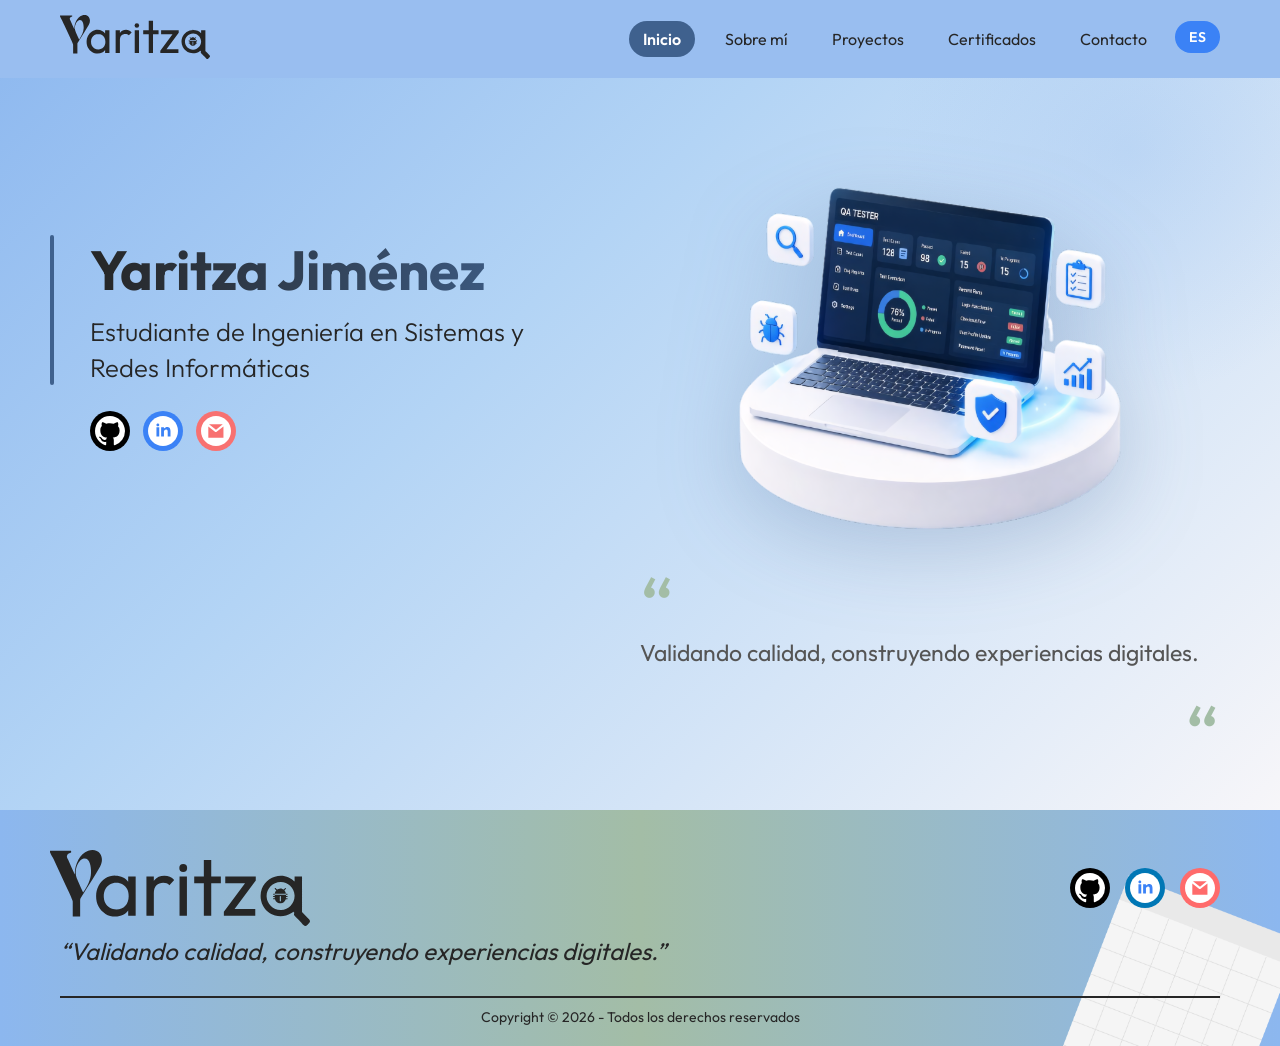
==== index.html @ 04b4f2f9 "Cambios portafolio, tercera entrega" ====
<!doctype html>
<html lang="es">
  <head>
    <meta charset="UTF-8" />
    <meta name="viewport" content="width=device-width, initial-scale=1.0" />

    <title>Portafolio | Yaritza Jiménez</title>
    <link
      rel="website icon"
      href="imagenes/logo/logo-icon-verde.svg"
      type="image/png"
    />

    <link rel="stylesheet" href="css/navbar.css" />
    <link rel="stylesheet" href="css/inicio-port.css" />
    <link rel="stylesheet" href="css/acercami-port.css" />
    <link rel="stylesheet" href="css/acerca-btnCV.css" />
    <link rel="stylesheet" href="css/proyectos.css" />
    <link rel="stylesheet" href="css/certificados.css" />
    <link rel="stylesheet" href="css/contacto-form.css" />

    <link rel="stylesheet" href="css/footer.css" />

    <link
      href="https://fonts.googleapis.com/css2?family=Outfit:wght@300;400;500;600;700&display=swap"
      rel="stylesheet"
    />
  </head>

  <body>
    <header class="navegacion">
      <div class="logo">
        <img src="imagenes/logo/logo-yari-negro.svg" alt="Logo Yaritza" />
      </div>

      <div class="nav-right">
        <nav>
          <a href="#inicio" class="active" data-es="Inicio" data-en="Home"
            >Inicio</a
          >
          <a href="#sobremi" data-es="Sobre mí" data-en="About me">Sobre mí</a>
          <a href="#proyectos" data-es="Proyectos" data-en="Projects"
            >Proyectos</a
          >
          <a href="#certificados" data-es="Certificados" data-en="Certificates"
            >Certificados</a
          >
          <a href="#contacto" data-es="Contacto" data-en="Contact">Contacto</a>
          <!-- ✅ Corregido -->
        </nav>
        <a class="idioma" id="btnIdioma">ES</a>
      </div>

      <button class="hamburguesa" id="btnHamburguesa" aria-label="Abrir menú">
        <span></span>
        <span></span>
        <span></span>
      </button>
    </header>

    <nav class="nav-movil" id="navMovil">
      <a href="#inicio" class="active" data-es="Inicio" data-en="Home"
        >Inicio</a
      >
      <a href="#sobremi" data-es="Sobre mí" data-en="About me">Sobre mí</a>
      <a href="#proyectos" data-es="Proyectos" data-en="Projects">Proyectos</a>
      <a href="#certificados" data-es="Certificados" data-en="Certificates"
        >Certificados</a
      >
      <a href="#contacto" data-es="Contacto" data-en="Contact">Contacto</a>
      <!-- ✅ Corregido -->
      <hr class="nav-movil-hr" />
      <button class="idioma idioma-movil" id="btnIdiomaMovil">ES</button>
    </nav>

    <!-- HERO -->
    <section id="inicio" class="pagina inicio">
      <div class="inicio_contenido">
        <div class="linea"></div>

        <h1 class="nombre">Yaritza Jiménez</h1>

        <h2
          class="profesion"
          data-es="Estudiante de Ingeniería en Sistemas y Redes Informáticas"
          data-en="Computer Systems and Networks Engineering Student"
        >
          Estudiante de Ingeniería en Sistemas y Redes Informáticas
        </h2>

        <div class="redes">
          <!-- github -->
          <a
            href="https://github.com/YaritzaEscobar"
            class="btn-github social-icon"
          >
            <svg
              width="30px"
              height="30px"
              viewBox="0 0 16 16"
              xmlns="http://www.w3.org/2000/svg"
            >
              <path
                fill-rule="evenodd"
                clip-rule="evenodd"
                d="M7.976 0A7.977 7.977 0 000 7.976c0 3.522 2.3 6.507 5.431 7.584.392.049.538-.196.538-.392v-1.37c-2.201.49-2.69-1.076-2.69-1.076-.343-.93-.881-1.175-.881-1.175-.734-.489.048-.489.048-.489.783.049 1.224.832 1.224.832.734 1.223 1.859.88 2.3.685.048-.538.293-.88.489-1.076-1.762-.196-3.621-.881-3.621-3.964 0-.88.293-1.566.832-2.153-.05-.147-.343-.978.098-2.055 0 0 .685-.196 2.201.832.636-.196 1.322-.245 2.007-.245s1.37.098 2.006.245c1.517-1.027 2.202-.832 2.202-.832.44 1.077.146 1.908.097 2.104a3.16 3.16 0 01.832 2.153c0 3.083-1.86 3.719-3.62 3.915.293.244.538.733.538 1.467v2.202c0 .196.146.44.538.392A7.984 7.984 0 0016 7.976C15.951 3.572 12.38 0 7.976 0z"
                fill="#fff"
              />
            </svg>
          </a>

          <!-- linkedin -->
          <a
            href="https://www.linkedin.com/in/yaritza-jiménez-643117319"
            class="btn-linkedin social-icon"
          >
            <svg
              width="30px"
              height="30px"
              version="1.1"
              id="Layer_1"
              xmlns="http://www.w3.org/2000/svg"
              xmlns:xlink="http://www.w3.org/1999/xlink"
              x="0px"
              y="0px"
              viewBox="0 0 291.319 291.319"
              style="enable-background: new 0 0 291.319 291.319"
              xml:space="preserve"
            >
              <g>
                <path
                  style="fill: #fff"
                  d="M145.659,0c80.45,0,145.66,65.219,145.66,145.66s-65.21,145.659-145.66,145.659S0,226.1,0,145.66
                        S65.21,0,145.659,0z"
                />
                <path
                  style="fill: #3b82f6"
                  d="M82.079,200.136h27.275v-90.91H82.079V200.136z M188.338,106.077
                        c-13.237,0-25.081,4.834-33.483,15.504v-12.654H127.48v91.21h27.375v-49.324c0-10.424,9.55-20.593,21.512-20.593
                        s14.912,10.169,14.912,20.338v49.57h27.275v-51.6C218.553,112.686,201.584,106.077,188.338,106.077z M95.589,100.141
                        c7.538,0,13.656-6.118,13.656-13.656S103.127,72.83,95.589,72.83s-13.656,6.118-13.656,13.656S88.051,100.141,95.589,100.141z"
                />
              </g>
            </svg>
          </a>

          <!-- gmail -->
          <a
            href="https://mail.google.com/mail/?view=cm&fs=1&to=jyaritzaescobar@gmail.com"
            class="btn-gmail social-icon"
          >
            <svg
              width="30px"
              height="30px"
              version="1.1"
              id="Capa_1"
              xmlns="http://www.w3.org/2000/svg"
              xmlns:xlink="http://www.w3.org/1999/xlink"
              x="0px"
              y="0px"
              viewBox="0 0 216 216"
              style="enable-background: new 0 0 216 216"
              xml:space="preserve"
            >
              <path
                d="M108,0C48.353,0,0,48.353,0,108s48.353,108,108,108s108-48.353,108-108S167.647,0,108,0z M156.657,60L107.96,98.498
                    L57.679,60H156.657z M161.667,156h-109V76.259l50.244,38.11c1.347,1.03,3.34,1.545,4.947,1.545c1.645,0,3.073-0.54,4.435-1.616
                    l49.374-39.276V156z"
                fill="#fff"
              />
            </svg>
          </a>
        </div>
      </div>

      <div class="inicio_ilustracion">
        <div class="img-wrapper" id="imgWrapper">
          <img src="imagenes/img-inicioqa.png" alt="Ilustración" />
        </div>
      </div>

      <div class="frase">
        <span class="comilla">“</span>
        <span
          data-es="Validando calidad, construyendo experiencias digitales."
          data-en="Validating quality, building digital experiences."
        >
        </span>
        <span class="comilla-u">”</span>
      </div>
    </section>

    <!-- SOBRE MI -->
    <section id="sobremi" class="pagina sobremi">
      <div class="sobremi_texto">
        <h2
          data-es='Sobre <span style="color: #3F618E;">mí</span>'
          data-en='About <span style="color: #3F618E;">me</span>'
        ></h2>

        <div class="linea_verde"></div>

        <p
          data-es="Soy Yaritza Marcela Jiménez Escobar, estudiante de Ingeniería en Sistemas y Redes Informáticas, con interés en las áreas de QA y Frontend. Me motiva formar parte del proceso de desarrollo de software desde la calidad y la experiencia del usuario, asegurando que cada funcionalidad cumpla con los requisitos y se ejecute correctamente.<br><br>Disfruto analizar sistemas, identificar oportunidades de mejora y trabajar en interfaces claras y bien estructuradas. Me caracterizo por mi pensamiento crítico, atención al detalle y compromiso con el aprendizaje continuo en el ámbito tecnológico."
          data-en="I am Yaritza Marcela Jiménez Escobar, a Computer Systems and Networks Engineering student, with an interest in QA and Frontend. I am motivated to be part of the software development process focusing on quality and user experience, ensuring that each feature meets requirements and works correctly.<br><br>I enjoy analyzing systems, identifying opportunities for improvement, and working on clear and well-structured interfaces. I am characterized by my critical thinking, attention to detail, and commitment to continuous learning in the tech field."
        ></p>
      </div>

      <div class="sobremi_visual">
        <div class="titulo_rol">QA Tester &</div>

        <div class="sub_rol">FrontEnd</div>

        <div class="img-botoncv">
          <div class="imagenes_superpuestas">
            <div class="foto_principal">
              <img
                src="imagenes/img-yari-profesional-.png"
                alt="Foto profesional de Yaritza"
              />
            </div>
            <div class="imagen_secundaria">
              <img src="imagenes/img-foto-decoracion-.png" alt="Decoración" />
            </div>
          </div>

          <!-- BOTON DE DESCARGA CV ES/EN -->
          <a id="btnCV" download class="btnDescargarCV">
            <div class="scan"></div>
            <span class="qa-badge">QA</span>

            <!-- ícono descarga (el original) -->
            <svg
              xmlns="http://www.w3.org/2000/svg"
              viewBox="0 0 24 24"
              width="22"
              height="22"
              class="ico-dl"
            >
              <path fill="none" d="M0 0h24v24H0z" />
              <path
                fill="currentColor"
                d="M1 14.5a6.496 6.496 0 0 1 3.064-5.519 8.001 8.001 0 0 1 15.872 0 6.5 6.5 0 0 1-2.936 12L7 21c-3.356-.274-6-3.078-6-6.5zm15.848 4.487a4.5 4.5 0 0 0 2.03-8.309l-.807-.503-.12-.942a6.001 6.001 0 0 0-11.903 0l-.12.942-.805.503a4.5 4.5 0 0 0 2.029 8.309l.173.013h9.35l.173-.013zM13 12h3l-4 5-4-5h3V8h2v4z"
              />
            </svg>

            <!-- tick de confirmación (oculto por defecto) -->
            <svg
              class="tick"
              xmlns="http://www.w3.org/2000/svg"
              viewBox="0 0 24 24"
              width="22"
              height="22"
              style="display: none; flex-shrink: 0"
            >
              <path fill="none" d="M0 0h24v24H0z" />
              <path
                fill="currentColor"
                d="M10 15.172l9.192-9.193 1.415 1.414L10 18l-6.364-6.364 1.414-1.414z"
              />
            </svg>

            <span data-es="Descargar CV" data-en="Download CV"
              >Descargar CV</span
            >
          </a>
        </div>
      </div>

      <!-- HABILIDADES TÉCNICAS -->
      <div class="habilidades_tecnicas">
        <h3
          class="titulo-habilidadestec"
          data-es="Habilidades Técnicas"
          data-en="Technical Skills"
        >
          Habilidades Técnicas
        </h3>

        <div class="habilidades">
          <div class="habilidad_item">
            <img src="imagenes/azure-devops.svg" alt="Azure DevOps" />
            <p>Azure DevOps</p>
          </div>

          <div class="habilidad_item">
            <img src="imagenes/html.svg" alt="HTML" />
            <p>HTML</p>
          </div>

          <div class="habilidad_item">
            <img src="imagenes/css.svg" alt="CSS" />
            <p>CSS</p>
          </div>

          <div class="habilidad_item">
            <img src="imagenes/figma.svg" alt="Figma" />
            <p>Figma</p>
          </div>

          <div class="habilidad_item">
            <img src="imagenes/javascript.svg" alt="JavaScript" />
            <p>JavaScript</p>
          </div>
        </div>
      </div>

      <!-- HERRAMIENTAS DE GESTION DE PROYECTOS -->
      <div class="seccion_gestion_proyectos">
        <h3
          class="titulo-habilidadestec"
          data-es="Herramientas de gestión de proyectos"
          data-en="Project Management Tools"
        >
          Herramientas de gestión de proyectos
        </h3>

        <div class="contenedor-habilidades-listas">
          <!-- CARD QA -->
          <div class="habilidad-box">
            <div class="card-header qa-header">
              <div class="card-icon">
                <svg
                  width="24"
                  height="24"
                  viewBox="0 0 24 24"
                  fill="none"
                  stroke="currentColor"
                  stroke-width="2"
                  stroke-linecap="round"
                  stroke-linejoin="round"
                >
                  <path d="M9 11l3 3L22 4" />
                  <path
                    d="M21 12v7a2 2 0 01-2 2H5a2 2 0 01-2-2V5a2 2 0 012-2h11"
                  />
                </svg>
              </div>
              <div class="card-title-block">
                <div class="card-role">Especialidad</div>
                <div class="card-title" data-es="Rol QA" data-en="QA Role">
                  Rol QA
                </div>
              </div>
            </div>
            <div class="badge-row">
              <span class="badge badge-qa">Testing</span>
              <span class="badge badge-qa">Azure DevOps</span>
              <span class="badge badge-qa">Bug Reporting</span>
            </div>
            <div class="card-body">
              <ul>
                <li>
                  <span class="li-icon qa">✔</span
                  ><span
                    data-es="Pruebas básicas de software (QA)"
                    data-en="Basic software testing (QA)"
                    >Pruebas básicas de software (QA)</span
                  >
                </li>
                <li>
                  <span class="li-icon qa">✔</span
                  ><span
                    data-es="Validación de funcionalidades según criterios de aceptación"
                    data-en="Validation of functionalities according to acceptance criteria"
                  ></span>
                </li>
                <li>
                  <span class="li-icon qa">✔</span
                  ><span
                    data-es="Participación en pruebas dentro de ciclos ágiles (sprints)"
                    data-en="Participation in testing within agile cycles (sprints)"
                  ></span>
                </li>
                <li>
                  <span class="li-icon qa">✔</span
                  ><span
                    data-es="Reporte y seguimiento de bugs en Azure DevOps"
                    data-en="Bug reporting and tracking in Azure DevOps"
                    >Conocimientos básicos de redes y direccionamiento IP</span
                  >
                </li>
                <li>
                  <span class="li-icon qa">✔</span
                  ><span
                    data-es="Documentación de proyectos tecnológicos"
                    data-en="Documentation of technological projects"
                    >Identificación y reporte de errores</span
                  >
                </li>
              </ul>
            </div>
            <div class="card-footer">
              <span>Nivel actual</span>
              <div class="skill-dots">
                <div class="dot filled-qa"></div>
                <div class="dot filled-qa"></div>
                <div class="dot filled-qa"></div>
                <div class="dot empty"></div>
                <div class="dot empty"></div>
              </div>
            </div>
          </div>

          <!-- CARD FRONTEND -->
          <div class="habilidad-box">
            <div class="card-header fe-header">
              <div class="card-icon">
                <svg
                  width="24"
                  height="24"
                  viewBox="0 0 24 24"
                  fill="none"
                  stroke="currentColor"
                  stroke-width="2"
                  stroke-linecap="round"
                  stroke-linejoin="round"
                >
                  <polyline points="16 18 22 12 16 6" />
                  <polyline points="8 6 2 12 8 18" />
                </svg>
              </div>
              <div class="card-title-block">
                <div class="card-role">Especialidad</div>
                <div
                  class="card-title"
                  data-es="Rol FrontEnd"
                  data-en="FrontEnd Role"
                >
                  Rol FrontEnd
                </div>
              </div>
            </div>
            <div class="badge-row">
              <span class="badge badge-fe">Comunicación</span>
              <span class="badge badge-fe">Teamwork</span>
              <span class="badge badge-fe">Web Interfaces</span>
            </div>
            <div class="card-body">
              <ul>
                <li>
                  <span class="li-icon fe">✔</span
                  ><span
                    data-es="Interpretación de diseños en Figma para su implementación en interfaces web"
                    data-en="Interpretation of designs in Figma for their implementation in web interfaces"
                    >Responsabilidad en tareas asignadas</span
                  >
                </li>
                <li>
                  <span class="li-icon fe">✔</span
                  ><span
                    data-es="Desarrollo de interfaces usando HTML, CSS, JavaScript"
                    data-en="Development of interfaces using HTML, CSS, JavaScript"
                    >Organización y gestión del tiempo</span
                  >
                </li>
                <li>
                  <span class="li-icon fe">✔</span
                  ><span
                    data-es="Colaboración con backend mediante control de versiones y gestión de código"
                    data-en="Collaboration with backend through version control and code management"
                    >Comunicación efectiva</span
                  >
                </li>

                <li>
                  <span class="li-icon fe">✔</span
                  ><span
                    data-es="Uso de ramas, commits y pull requests para mantener calidad y orden en el desarrollo"
                    data-en="Use of branches, commits, and pull requests to maintain quality and order in development"
                    >Adaptabilidad y apertura al aprendizaje</span
                  >
                </li>
              </ul>
            </div>
            <div class="card-footer">
              <span>Nivel actual</span>
              <div class="skill-dots">
                <div class="dot filled-fe"></div>
                <div class="dot filled-fe"></div>
                <div class="dot filled-fe"></div>
                <div class="dot filled-fe"></div>
                <div class="dot empty"></div>
              </div>
            </div>
          </div>
        </div>
      </div>
    </section>

    <!--PROYECTOS -->
    <section id="proyectos" class="pagina proyectos">
      <div class="sobremi_texto">
        <h2
          data-es='Proyectos <span style="color: #3F618E;">educativos</span>'
          data-en='Educational <span style="color: #3F618E;">projects</span>'
        ></h2>
        <div class="linea_verde"></div>
      </div>

      <div class="proyectos_grid">
        <a
          href="proyectos/veganimo/veganimo.html"
          onclick="guardarSeccion('proyectos')"
          class="card_proyecto"
        >
          <div class="card_imagen">
            <img src="proyectos/veganimo/img-veganimo.png" alt="Vegánimo" />
          </div>
          <div class="card_info">
            <h3>Vegánimo</h3>
            <p>QA, FrontEnd</p>
          </div>
        </a>

        <a
          href="proyectos/consolexpress/consolexpress.html"
          onclick="guardarSeccion('proyectos')"
          class="card_proyecto"
        >
          <div class="card_imagen">
            <img
              src="proyectos/consolexpress/img-consolex.png"
              alt="ConsoleXpress"
            />
          </div>
          <div class="card_info">
            <h3>ConsoleXpress</h3>
            <p>FrontEnd</p>
          </div>
        </a>

        <a
          href="proyectos/contabilidad/contabilidad.html"
          onclick="guardarSeccion('proyectos')"
          class="card_proyecto"
        >
          <div class="card_imagen">
            <img
              src="proyectos/contabilidad/img-calculadora.jpeg"
              alt="Contabilidad"
            />
          </div>
          <div class="card_info">
            <h3 data-es="Contabilidad" data-en="Contabilidad">Contabilidad</h3>
            <p>Full Stack</p>
          </div>
        </a>
      </div>
    </section>

    <!--CERTIFICADOS -->
    <section id="certificados" class="pagina certificados">
      <div class="sobremi_texto">
        <h2 data-es="Certificados " data-en="Certificates "></h2>
        <div class="linea_verde"></div>
      </div>
      <div class="certificados__header">
        <p
          data-es="Formación continua en calidad de software, testing manual,
          automatización y tecnologías web."
          data-en="Ongoing training in software quality, manual testing, automation, and web technologies."
        ></p>
      </div>

      <div class="certificados__grid">
        <!--certificado 1 -->

        <article class="cert-card">
          <div class="cert-card__img">
            <iframe
              src="certificados/CCNA-introducción-a-las-redes.pdf#toolbar=0"
              loading="lazy"
            >
            </iframe>
          </div>

          <div class="cert-card__content">
            <span
              class="cert-tag"
              data-es="CCNA - Redes"
              data-en="CCNA - Networks"
            ></span>
            <h3
              data-es="Introducción a las redes"
              data-en="Introduction to networks"
            ></h3>

            <div class="cert-info">
              <span data-es="✓ Verificado" data-en="✓ Verified"></span>
              <span>2025</span>
            </div>
          </div>
        </article>

        <!--certificado 2 -->
        <article class="cert-card">
          <div class="cert-card__img">
            <iframe
              src="certificados/CCNA-Fundamentos-de-Conmutación-Enrutamiento-Redes.pdf#toolbar=0"
              loading="lazy"
            >
            </iframe>
          </div>

          <div class="cert-card__content">
            <span
              class="cert-tag"
              data-es="CCNA - Redes"
              data-en="CCNA - Networks"
            ></span>
            <h3
              data-es="Fundamentos de Commutación, Enrutamiento y Redes Inalámbricas"
              data-en="Fundamentals of Switching, Routing and Wireless Networks"
            ></h3>

            <div class="cert-info">
              <span data-es="✓ Verificado" data-en="✓ Verified"></span>
              <span>2025</span>
            </div>
          </div>
        </article>

        <!--certificado 3 -->
        <article class="cert-card">
          <div class="cert-card__img">
            <iframe
              src="certificados/diploma-fundamentos-pruebas-sw.pdf#toolbar=0"
              loading="lazy"
            >
            </iframe>
          </div>

          <div class="cert-card__content">
            <span class="cert-tag">Platzi - QA Tester</span>
            <h3
              data-es="Fundamentos de pruebas de software"
              data-en="Software testing fundamentals"
            ></h3>

            <div class="cert-info">
              <span data-es="✓ Verificado" data-en="✓ Verified"></span>
              <span>2026</span>
            </div>
          </div>
        </article>

        <!--certificado 4 -->
        <article class="cert-card">
          <div class="cert-card__img">
            <iframe
              src="certificados/diploma-html-practico.pdf#toolbar=0"
              loading="lazy"
            >
            </iframe>
          </div>

          <div class="cert-card__content">
            <span class="cert-tag">Platzi - FrontEnd</span>
            <h3
              data-es="Curso práctico HTML y CSS"
              data-en="Practical HTML and CSS course"
            ></h3>

            <div class="cert-info">
              <span data-es="✓ Verificado" data-en="✓ Verified"></span>
              <span>2025</span>
            </div>
          </div>
        </article>

        <!--certificado 5 -->
        <article class="cert-card">
          <div class="cert-card__img">
            <iframe
              src="certificados/diploma-tercer-lugar-automatizacion-y-robotica-progra3.pdf.pdf#toolbar=0"
              loading="lazy"
            >
            </iframe>
          </div>

          <div class="cert-card__content">
            <span
              class="cert-tag"
              data-es="Universidad Gerardo Barrios"
              data-en="Gerardo Barrios University"
            ></span>
            <h3
              data-es="Tercer Lugar Programación III"
              data-en="Third Place Programming III"
            ></h3>

            <div class="cert-info">
              <span data-es="✓ Verificado" data-en="✓ Verified"
                >✓ Verificado</span
              >
              <span>2024</span>
            </div>
          </div>
        </article>

        <!--certificado 6 -->
        <article class="cert-card">
          <div class="cert-card__img">
            <iframe
              src="certificados/FLISOL-diploma.pdf#toolbar=0"
              loading="lazy"
            >
            </iframe>
          </div>

          <div class="cert-card__content">
            <span
              class="cert-tag"
              data-es="Universidad Gerardo Barrios - FLISOL"
              data-en="Gerardo Barrios University - FLISOL"
            ></span>
            <h3 data-es="Staff Organizador" data-en="Staff Organizer">
              Nombre del Certificado
            </h3>

            <div class="cert-info">
              <span data-es="✓ Verificado" data-en="✓ Verified"
                >✓ Verificado</span
              >
              <span>2026</span>
            </div>
          </div>
        </article>
      </div>
    </section>

    <!--CONTACTO -->
    <section id="contacto" class="pagina contacto">
      <div class="contacto-inner">
        <div class="contacto-info">
          <h2
            class="contacto-titulo"
            data-es='Hablemos <span style="color:#3F618E;">juntos</span>'
            data-en='Let&#39;s talk <span style="color:#3F618E;">together</span>'
          >
            Hablemos <span>juntos</span>
          </h2>
          <div class="contacto-linea"></div>
          <p
            class="contacto-desc"
            data-es="¿Tienes un proyecto, consulta o propuesta? Escríbeme y te responderé a la brevedad posible."
            data-en="Have a project, question or proposal? Write to me and I'll reply as soon as possible."
          >
            ¿Tienes un proyecto, consulta o propuesta? Escríbeme y te responderé
            a la brevedad posible.
          </p>
          <div class="contacto-datos">
            <div class="dato-item">
              <div class="dato-icon">
                <svg
                  viewBox="0 0 24 24"
                  fill="none"
                  stroke-width="1.8"
                  stroke-linecap="round"
                  stroke-linejoin="round"
                >
                  <path
                    d="M4 4h16c1.1 0 2 .9 2 2v12c0 1.1-.9 2-2 2H4c-1.1 0-2-.9-2-2V6c0-1.1.9-2 2-2z"
                  />
                  <polyline points="22,6 12,13 2,6" />
                </svg>
              </div>
              <a href="mailto:jyaritzaescobar@gmail.com"
                >jyaritzaescobar@gmail.com</a
              >
            </div>
            <div class="dato-item">
              <div class="dato-icon">
                <svg
                  viewBox="0 0 24 24"
                  fill="none"
                  stroke-width="1.8"
                  stroke-linecap="round"
                  stroke-linejoin="round"
                >
                  <path d="M21 10c0 7-9 13-9 13s-9-6-9-13a9 9 0 0118 0z" />
                  <circle cx="12" cy="10" r="3" />
                </svg>
              </div>
              <span data-es="El Salvador" data-en="El Salvador"
                >El Salvador</span
              >
            </div>
            <div class="dato-item">
              <div class="dato-icon">
                <svg
                  viewBox="0 0 24 24"
                  fill="none"
                  stroke-width="1.8"
                  stroke-linecap="round"
                  stroke-linejoin="round"
                >
                  <path d="M9 11l3 3 8-8" />
                  <path
                    d="M21 12v7a2 2 0 01-2 2H5a2 2 0 01-2-2V5a2 2 0 012-2h11"
                  />
                </svg>
              </div>
              <span
                data-es="QA Tester & Frontend Developer"
                data-en="QA Tester & Frontend Developer"
                >QA Tester & Frontend Developer</span
              >
            </div>
          </div>
        </div>

        <div class="contacto-form-wrap">
          <form id="contactoForm" novalidate autocomplete="off">
            <input
              class="campo-trampa"
              type="text"
              name="_gotcha"
              tabindex="-1"
              autocomplete="off"
            />

            <div class="form-row">
              <div class="form-group">
                <label for="nombre" data-es="Nombre *" data-en="Name *"
                  >Nombre <span class="req">*</span></label
                >
                <input
                  type="text"
                  id="nombre"
                  name="nombre"
                  placeholder="Tu nombre"
                  maxlength="60"
                  autocomplete="given-name"
                />
                <span class="campo-error" id="err-nombre"
                  >Ingresa tu nombre (solo letras).</span
                >
              </div>
              <div class="form-group">
                <label for="apellido" data-es="Apellido" data-en="Last name"
                  >Apellido</label
                >
                <input
                  type="text"
                  id="apellido"
                  name="apellido"
                  placeholder="Tu apellido"
                  maxlength="60"
                  autocomplete="family-name"
                />
                <span class="campo-error" id="err-apellido"
                  >Solo se permiten letras y espacios.</span
                >
              </div>
            </div>

            <div class="form-group">
              <label
                for="email"
                data-es="Correo electrónico *"
                data-en="Email *"
                >Correo electrónico <span class="req">*</span></label
              >
              <input
                type="email"
                id="email"
                name="email"
                placeholder="correo@ejemplo.com"
                maxlength="100"
                autocomplete="email"
              />
              <span class="campo-error" id="err-email"
                >Ingresa un correo válido.</span
              >
            </div>

            <div class="form-group">
              <label for="asunto" data-es="Asunto *" data-en="Subject *"
                >Asunto <span class="req">*</span></label
              >
              <select id="asunto" name="asunto">
                <option
                  value=""
                  data-es="— Selecciona un asunto —"
                  data-en="— Select a subject —"
                >
                  — Selecciona un asunto —
                </option>
                <option
                  value="propuesta"
                  data-es="Propuesta de trabajo"
                  data-en="Job proposal"
                >
                  Propuesta de trabajo
                </option>
                <option
                  value="freelance"
                  data-es="Proyecto freelance"
                  data-en="Freelance project"
                >
                  Proyecto freelance
                </option>
                <option
                  value="colaboracion"
                  data-es="Colaboración"
                  data-en="Collaboration"
                >
                  Colaboración
                </option>
                <option
                  value="consulta"
                  data-es="Consulta general"
                  data-en="General inquiry"
                >
                  Consulta general
                </option>
                <option value="otro" data-es="Otro" data-en="Other">
                  Otro
                </option>
              </select>
              <span class="campo-error" id="err-asunto"
                >Por favor selecciona un asunto.</span
              >
            </div>

            <div class="form-group">
              <label for="mensaje" data-es="Mensaje *" data-en="Message *"
                >Mensaje <span class="req">*</span></label
              >
              <textarea
                id="mensaje"
                name="mensaje"
                placeholder="Cuéntame sobre tu proyecto o consulta..."
                maxlength="800"
              ></textarea>
              <div class="char-count"><span id="charCount">0</span> / 800</div>
              <span class="campo-error" id="err-mensaje"
                >El mensaje debe tener entre 10 y 800 caracteres.</span
              >
            </div>

            <div class="check-group">
              <input type="checkbox" id="politica" name="politica" />
              <label
                for="politica"
                data-es="He leído y acepto que mis datos serán utilizados únicamente para responder a este mensaje, sin fines comerciales ni compartidos con terceros."
                data-en="I have read and accept that my data will only be used to respond to this message, without commercial purposes or sharing with third parties."
              >
                He leído y acepto que mis datos serán utilizados únicamente para
                responder a este mensaje, sin fines comerciales ni compartidos
                con terceros.
              </label>
            </div>
            <span class="campo-error" id="err-politica"
              >Debes aceptar la política de privacidad.</span
            >

            <button type="submit" class="btn-enviar" id="btnEnviar">
              <svg
                width="18"
                height="18"
                viewBox="0 0 24 24"
                fill="none"
                stroke="currentColor"
                stroke-width="2"
                stroke-linecap="round"
                stroke-linejoin="round"
                aria-hidden="true"
              >
                <line x1="22" y1="2" x2="11" y2="13" />
                <polygon points="22 2 15 22 11 13 2 9 22 2" />
              </svg>
              <span id="btnTxt" data-es="Enviar mensaje" data-en="Send message"
                >Enviar mensaje</span
              >
            </button>
          </form>

          <div
            class="form-success"
            id="formSuccess"
            role="alert"
            aria-live="polite"
          >
            <div class="success-icon">
              <svg
                viewBox="0 0 24 24"
                fill="none"
                stroke-width="2"
                stroke-linecap="round"
                stroke-linejoin="round"
              >
                <path d="M20 6L9 17l-5-5" />
              </svg>
            </div>
            <h4 data-es="¡Mensaje enviado!" data-en="Message sent!">
              ¡Mensaje enviado!
            </h4>
            <p
              data-es="Gracias por escribirme. Te responderé al correo indicado a la brevedad posible."
              data-en="Thanks for writing. I'll reply to your email as soon as possible."
            >
              Gracias por escribirme. Te responderé al correo indicado a la
              brevedad posible.
            </p>
          </div>
        </div>
      </div>
    </section>

    <!--FOOTER -->
    <footer class="footer-custom">
      <div class="footer-content">
        <div class="footer-top">
          <img
            src="imagenes/logo/logo-yari-negro.svg"
            class="logo-footer"
            alt=""
          />
          <div class="footer-socials">
            <a
              href="https://github.com/YaritzaEscobar"
              class="social-icon github"
            >
              <svg
                width="30px"
                height="30px"
                viewBox="0 0 16 16"
                xmlns="http://www.w3.org/2000/svg"
              >
                <path
                  fill-rule="evenodd"
                  clip-rule="evenodd"
                  d="M7.976 0A7.977 7.977 0 000 7.976c0 3.522 2.3 6.507 5.431 7.584.392.049.538-.196.538-.392v-1.37c-2.201.49-2.69-1.076-2.69-1.076-.343-.93-.881-1.175-.881-1.175-.734-.489.048-.489.048-.489.783.049 1.224.832 1.224.832.734 1.223 1.859.88 2.3.685.048-.538.293-.88.489-1.076-1.762-.196-3.621-.881-3.621-3.964 0-.88.293-1.566.832-2.153-.05-.147-.343-.978.098-2.055 0 0 .685-.196 2.201.832.636-.196 1.322-.245 2.007-.245s1.37.098 2.006.245c1.517-1.027 2.202-.832 2.202-.832.44 1.077.146 1.908.097 2.104a3.16 3.16 0 01.832 2.153c0 3.083-1.86 3.719-3.62 3.915.293.244.538.733.538 1.467v2.202c0 .196.146.44.538.392A7.984 7.984 0 0016 7.976C15.951 3.572 12.38 0 7.976 0z"
                  fill="#fff"
                /></svg
            ></a>

            <a
              href="https://www.linkedin.com/in/yaritza-jiménez-643117319"
              class="social-icon linkedin"
            >
              <svg
                width="30px"
                height="30px"
                version="1.1"
                id="Layer_1"
                xmlns="http://www.w3.org/2000/svg"
                xmlns:xlink="http://www.w3.org/1999/xlink"
                x="0px"
                y="0px"
                viewBox="0 0 291.319 291.319"
                style="enable-background: new 0 0 291.319 291.319"
                xml:space="preserve"
              >
                <g>
                  <path
                    style="fill: #fff"
                    d="M145.659,0c80.45,0,145.66,65.219,145.66,145.66s-65.21,145.659-145.66,145.659S0,226.1,0,145.66
                            S65.21,0,145.659,0z"
                  />
                  <path
                    style="fill: #3b82f6"
                    d="M82.079,200.136h27.275v-90.91H82.079V200.136z M188.338,106.077
                            c-13.237,0-25.081,4.834-33.483,15.504v-12.654H127.48v91.21h27.375v-49.324c0-10.424,9.55-20.593,21.512-20.593
                            s14.912,10.169,14.912,20.338v49.57h27.275v-51.6C218.553,112.686,201.584,106.077,188.338,106.077z M95.589,100.141
                            c7.538,0,13.656-6.118,13.656-13.656S103.127,72.83,95.589,72.83s-13.656,6.118-13.656,13.656S88.051,100.141,95.589,100.141z"
                  />
                </g></svg
            ></a>

            <a
              href="https://mail.google.com/mail/?view=cm&fs=1&to=jyaritzaescobar@gmail.com"
              class="social-icon email"
            >
              <svg
                width="30px"
                height="30px"
                version="1.1"
                id="Capa_1"
                xmlns="http://www.w3.org/2000/svg"
                xmlns:xlink="http://www.w3.org/1999/xlink"
                x="0px"
                y="0px"
                viewBox="0 0 216 216"
                style="enable-background: new 0 0 216 216"
                xml:space="preserve"
              >
                <path
                  d="M108,0C48.353,0,0,48.353,0,108s48.353,108,108,108s108-48.353,108-108S167.647,0,108,0z M156.657,60L107.96,98.498
                        L57.679,60H156.657z M161.667,156h-109V76.259l50.244,38.11c1.347,1.03,3.34,1.545,4.947,1.545c1.645,0,3.073-0.54,4.435-1.616
                        l49.374-39.276V156z"
                  fill="#fff"
                />
              </svg>
            </a>
          </div>
        </div>

        <div class="footer-middle">
          <p
            class="footer-slogan"
            data-es="“Validando calidad, construyendo experiencias digitales.”"
            data-en="“Validating quality, building digital experiences.”"
          ></p>
        </div>

        <hr class="footer-line" />

        <div class="footer-bottom">
          <p
            data-es="Copyright © 2026 - Todos los derechos reservados"
            data-en="Copyright © 2026 - All rights reserved"
          ></p>
        </div>
      </div>

      <img
        src="imagenes/img-papel.png"
        class="footer-decor-img"
        alt="Decoración"
      />
    </footer>

    <script>
      const wrapper = document.getElementById("imgWrapper");
      setTimeout(() => {
        wrapper.classList.add("loaded");
      }, 1500);
    </script>

    <script src="port-script.js"></script>
    <script src="port-idioma.js"></script>

    <script src="js/navbar-port.js"></script>
    <script src="js/contact-form.js"></script>
  </body>
</html>
---- css/navbar.css ----
:root {
  --blanco: #f7f6f9;
  --negro: #262626;
  --azul_oscuro: #3f618e;
  --azul_cielo: #8cb7ef;
  --oliva: #a3bda6;
}

* {
  margin: 0;
  padding: 0;
  box-sizing: border-box;
  /*outline: 1px solid red;*/
}

body {
  font-family: "Outfit", sans-serif;
  background: var(--blanco);
  color: var(--negro);
}

::selection {
  background: #3f618e; /* color de fondo al seleccionar */
  color: #fefeff; /* color del texto seleccionado */
}

::-moz-selection {
  background: #3f618e;
  color: #fefeff;
}

/* SOBRESCRIBIR ESTILOS PARA SPA */
.pagina {
  display: none !important;
}

.pagina.activa {
  display: block !important;
}

/* La sección inicio usa grid, forzamos que herede */
.pagina.activa.inicio {
  display: grid !important;
}

.pagina.activa.sobremi {
  display: grid !important;
}

/* Asegurar que el footer siempre se muestre */
footer {
  display: block !important;
}

.pagina.inicio.activa {
  display: grid !important;
  grid-template-columns: 1fr 1fr;
  grid-template-rows: auto auto;
  align-items: center;
  padding: 100px 60px 60px;
  min-height: 90vh;
  background: linear-gradient(135deg, #8cb7ef 0%, #b3d4f5 40%, #f7f6f9 100%);
  overflow: hidden;
  position: relative;
}

@keyframes fadePage {
  from {
    opacity: 0;
    transform: translateY(10px);
  }
  to {
    opacity: 1;
    transform: translateY(0);
  }
}

/* NAV */
.navegacion {
  display: flex;
  justify-content: space-between;
  align-items: center;
  padding: 15px 60px;
  background: #99bef0;
  font-size: 16px;
  position: fixed;
  top: 0;
  width: 100%;
  z-index: 1000;
  box-sizing: border-box;
}

.nav-right {
  display: flex;
  align-items: flex-start;
  gap: 8px;
}

.navegacion nav {
  display: flex;
  align-items: center;
  gap: 4px;
}

.navegacion nav a {
  margin: 0 6px;
  text-decoration: none;
  color: var(--negro);
  font-weight: 400;
  padding: 8px 14px;
  border-radius: 20px;
  transition: 0.3s ease;
  white-space: nowrap;
}

.navegacion nav a:hover {
  background: rgba(255, 255, 255, 0.35);
}

.navegacion nav a.active {
  background: var(--azul_oscuro);
  color: #fefeff;
  font-weight: 600;
}

.logo {
  width: 150px;
  height: auto;
}

/* botón idioma */
.idioma {
  font-weight: 600;
  cursor: pointer;
  padding: 7px 14px;
  border-radius: 20px;
  background: #3b82f6;
  color: #fff;
  transition:
    background 0.2s,
    color 0.2s;
  font-size: 14px;
  letter-spacing: 0.5px;
}
.idioma:hover {
  background: #5f9cff;
  color: #fff;
}
.idioma:active {
  background: #286ad3;
  color: #fff;
}

/* ── HAMBURGUESA ── */
.hamburguesa {
  display: none;
  flex-direction: column;
  justify-content: center;
  align-items: center;
  gap: 5px;
  background: none;
  border: none;
  cursor: pointer;
  width: 38px;
  height: 38px;
  padding: 4px;
  border-radius: 10px;
  transition: background 0.2s;
}
.hamburguesa:hover {
  background: rgba(255, 255, 255, 0.35);
}
.hamburguesa span {
  display: block;
  width: 22px;
  height: 2px;
  background: var(--negro);
  border-radius: 2px;
  transition:
    transform 0.3s ease,
    opacity 0.3s ease;
}
.hamburguesa.abierto span:nth-child(1) {
  transform: translateY(7px) rotate(45deg);
}
.hamburguesa.abierto span:nth-child(2) {
  opacity: 0;
}
.hamburguesa.abierto span:nth-child(3) {
  transform: translateY(-7px) rotate(-45deg);
}

/* ── MENÚ MÓVIL DESPLEGABLE ── */
.nav-movil {
  display: none;
  flex-direction: column;
  background: #99bef0;
  padding: 0 24px;
  max-height: 0;
  overflow: hidden;
  position: fixed;
  top: 60px; /* altura del nav */
  width: 100%;
  z-index: 999;
  transition:
    max-height 0.35s cubic-bezier(0.4, 0, 0.2, 1),
    padding 0.3s;
  box-sizing: border-box;
}
.nav-movil.abierto {
  max-height: 320px;
  padding: 10px 24px 20px;
}
.nav-movil a {
  display: block;
  text-decoration: none;
  color: var(--negro);
  font-weight: 400;
  padding: 11px 16px;
  border-radius: 12px;
  font-size: 16px;
  transition: 0.2s;
}
.nav-movil a:hover {
  background: rgba(255, 255, 255, 0.35);
}
.nav-movil a.active {
  background: var(--azul_oscuro);
  color: #fefeff;
  font-weight: 600;
}

.nav-movil-hr {
  border: none;
  border-top: 1px solid rgba(63, 97, 142, 0.2);
  margin: 8px 0;
}
.idioma-movil {
  width: 100%;
  text-align: left;
  padding: 11px 16px;
  border-radius: 12px;
  background: rgba(63, 97, 142, 0.12);
  font-size: 16px;
}

/* ── BREAKPOINTS ── */
@media (max-width: 768px) {
  .navegacion {
    padding: 14px 24px;
  }
  .nav-right > nav,
  .nav-right > .idioma:not(.idioma-movil) {
    display: none;
  }
  .hamburguesa {
    display: flex;
  }
  .nav-movil {
    display: flex;
  }
  .logo {
    width: 120px;
  }
}

@media (max-width: 480px) {
  .navegacion {
    padding: 12px 16px;
  }
  .logo {
    width: 100px;
  }
}
---- css/inicio-port.css ----
/* HERO */
.inicio {
  display: grid;
  grid-template-columns: 1fr 1fr;
  grid-template-rows: auto auto;
  align-items: center;
  padding: 100px 60px 60px;
  min-height: 90vh;
  background: linear-gradient(135deg, #8cb7ef 0%, #b3d4f5 40%, #f7f6f9 100%);
  overflow: hidden;
  position: relative;
}

.inicio::before {
  content: "";
  position: absolute;
  width: 500px;
  height: 500px;
  border-radius: 50%;
  background: radial-gradient(
    circle,
    rgba(140, 183, 239, 0.25) 0%,
    transparent 70%
  );
  top: -100px;
  right: -100px;
  pointer-events: none;
}

.inicio_contenido {
  max-width: 500px;
  opacity: 0;
  animation: fadeSlideLeft 0.7s cubic-bezier(0.22, 0.61, 0.36, 1) 0.2s forwards;
}

.linea {
  width: 4px;
  height: 0;
  background: var(--azul_oscuro);
  position: absolute;
  margin-left: -10px;
  border-radius: 2px;
  animation: lineGrow 0.6s ease 0.15s forwards;
}

.nombre {
  font-size: clamp(32px, 4.5vw, 55px);
  font-weight: 700;
  margin-bottom: 10px;
  margin-left: 30px;
  opacity: 0;
  animation: fadeSlideUp 0.6s ease 0.45s forwards;
  background: linear-gradient(90deg, var(--negro) 0%, var(--azul_oscuro) 100%);
  -webkit-background-clip: text;
  -webkit-text-fill-color: transparent;
  background-clip: text;
}

.profesion {
  font-weight: 300;
  font-size: clamp(16px, 2vw, 28px);
  line-height: 1.4;
  margin-bottom: 25px;
  margin-left: 30px;
  opacity: 0;
  animation: fadeSlideUp 0.6s ease 0.6s forwards;
}
.redes {
  margin-left: 30px;
  transition: transform 0.3s;
}

.redes a {
  display: inline-flex;
  align-items: center;
  justify-content: center;
  width: 40px;
  height: 40px;
  border-radius: 50%;
  margin-right: 10px;
  color: white;
  text-decoration: none;
  opacity: 0;
  transition:
    transform 0.2s ease,
    box-shadow 0.2s ease;
}

.redes a:hover {
  transform: translateY(-4px) scale(1.1);
  transform: scale(1.1);
}
.redes a:nth-child(1) {
  animation: iconsIn 0.5s cubic-bezier(0.34, 1.56, 0.64, 1) 0.75s forwards;
}
.redes a:nth-child(2) {
  animation: iconsIn 0.5s cubic-bezier(0.34, 1.56, 0.64, 1) 0.88s forwards;
}
.redes a:nth-child(3) {
  animation: iconsIn 0.5s cubic-bezier(0.34, 1.56, 0.64, 1) 1.01s forwards;
}

.btn-github {
  background-color: #000000;
}

.btn-linkedin {
  background-color: #3b82f6;
}

.btn-gmail {
  background-color: #f87171;
}
.inicio_ilustracion img {
  width: 450px;
}

/* ─── IMAGEN ─── */
.inicio_ilustracion {
  display: flex;
  justify-content: center;
  align-items: center;
}

.img-wrapper {
  position: relative;
  display: inline-block;
  opacity: 0;
  animation: imgReveal 1s cubic-bezier(0.22, 0.61, 0.36, 1) 0.5s forwards;
}

.img-wrapper::before {
  content: "";
  position: absolute;
  inset: -18px;
  border-radius: 50%;
  border: 2px dashed rgba(63, 97, 142, 0.3);
  opacity: 0;
  transition: opacity 0.3s;
}

.img-wrapper::after {
  content: "";
  position: absolute;
  inset: 0;
  border-radius: 16px;
  background: linear-gradient(
    120deg,
    transparent 30%,
    rgba(255, 255, 255, 0.2) 50%,
    transparent 70%
  );
  background-size: 200% 100%;
  opacity: 0;
  transition: opacity 0.3s;
}

.inicio_ilustracion img {
  width: clamp(300px, 35vw, 540px);
  display: block;
  filter: drop-shadow(0 20px 40px rgba(63, 97, 142, 0.25));
  transition: filter 0.3s ease;
}

/* ─── FRASE ─── */
.frase {
  grid-column: 2;
  margin-top: 20px;
  color: #555;
  font-size: clamp(16px, 1.8vw, 26px);
  display: flex;
  flex-direction: column;
  opacity: 0;
  animation: fraseSlide 0.7s ease 1.1s forwards;
  margin-top: -2rem;
}

.comilla {
  font-size: clamp(50px, 7vw, 80px);
  color: var(--oliva);
  line-height: 0.8;
}
.comilla-u {
  font-size: clamp(50px, 7vw, 80px);
  color: var(--oliva);
  display: block;
  position: relative;
  transform: rotate(180deg);
  line-height: 0.8;
}

/* ─── KEYFRAMES ─── */
@keyframes fadeSlideUp {
  from {
    opacity: 0;
    transform: translateY(32px);
  }
  to {
    opacity: 1;
    transform: translateY(0);
  }
}
@keyframes fadeSlideLeft {
  from {
    opacity: 0;
    transform: translateX(-28px);
  }
  to {
    opacity: 1;
    transform: translateX(0);
  }
}
@keyframes lineGrow {
  from {
    height: 0;
    opacity: 0;
  }
  to {
    height: 150px;
    opacity: 1;
  }
}
@keyframes imgReveal {
  0% {
    opacity: 0;
    transform: scale(0.88) translateY(30px) rotate(-3deg);
    filter: blur(8px);
  }
  60% {
    opacity: 1;
    filter: blur(0);
  }
  80% {
    transform: scale(1.03) translateY(-6px) rotate(0.5deg);
  }
  100% {
    opacity: 1;
    transform: scale(1) translateY(0) rotate(0deg);
    filter: blur(0);
  }
}
@keyframes floatBob {
  0%,
  100% {
    transform: translateY(0);
  }
  50% {
    transform: translateY(-10px);
  }
}
@keyframes glowPulse {
  0%,
  100% {
    box-shadow: 0 0 0px 0px rgba(140, 183, 239, 0);
  }
  50% {
    box-shadow: 0 0 40px 12px rgba(140, 183, 239, 0.35);
  }
}
@keyframes fraseSlide {
  from {
    opacity: 0;
    transform: translateX(40px);
  }
  to {
    opacity: 1;
    transform: translateX(0);
  }
}
@keyframes iconsIn {
  from {
    opacity: 0;
    transform: scale(0.5) rotate(-15deg);
  }
  to {
    opacity: 1;
    transform: scale(1) rotate(0);
  }
}
@keyframes shimmer {
  0% {
    background-position: -200% center;
  }
  100% {
    background-position: 200% center;
  }
}
@keyframes spin {
  to {
    transform: rotate(360deg);
  }
}

/* ─── RESPONSIVO ─── */
@media (max-width: 900px) {
  .inicio {
    grid-template-columns: 1fr;
    grid-template-rows: auto auto auto;
    padding: 90px 32px 48px;
    text-align: center;
    min-height: auto;
  }
  .inicio_contenido {
    max-width: 100%;
    margin: 0 auto;
  }
  .linea {
    display: none;
  }
  .nombre,
  .profesion,
  .redes {
    margin-left: 0;
  }
  .redes {
    display: flex;
    justify-content: center;
  }
  .inicio_ilustracion {
    grid-row: 1;
    margin-bottom: 32px;
  }
  .inicio_ilustracion img {
    width: clamp(180px, 55vw, 320px);
  }
  .frase {
    grid-column: 1;
    text-align: center;
    margin-top: 24px;
  }
}

@media (max-width: 480px) {
  .inicio {
    padding: 80px 20px 40px;
  }
}
---- css/acercami-port.css ----
/* SOBRE MI */
.sobremi {
  display: grid;
  grid-template-columns: 1fr 1fr;
  align-items: start;
  gap: 30px;
  padding: 100px 60px;
}

.sobremi_texto {
  max-width: 520px;
}

.sobremi_texto h2 {
  font-size: 50px;
  margin-bottom: 10px;
  margin-left: 30px;
}

.sobremi_texto span {
  color: var(--azul_oscuro);
}

.linea_verde {
  width: 150px;
  height: 4px;
  background: var(--oliva);
  margin-bottom: 25px;
  margin-left: 30px;
}

.sobremi_texto p {
  font-size: 19px;
  line-height: 1.7;
  margin-left: 30px;
}

/* VISUAL DERECHA */
.sobremi_visual {
  position: relative;
  display: flex;
  justify-content: center;
  align-items: flex-start;
  min-height: 620px;
}

.titulo_rol {
  position: absolute;
  top: 0;
  left: 50%;
  transform: translateX(-70%);
  background: var(--azul_oscuro);
  color: white;
  padding: 12px 38px;
  width: 300px;
  font-size: 30px;
  font-weight: 600;
  z-index: 6;
}

.sub_rol {
  position: absolute;
  top: 7.5%;
  left: 50%;
  transform: translateX(10%);
  color: var(--azul_oscuro);
  padding: 12px 38px;
  width: 300px;
  font-size: 26px;
  font-weight: 600;
  z-index: 6;
}

.img-botoncv {
  position: relative;
  width: 420px;
  padding-top: 60px;
  padding-bottom: 90px;
  display: flex;
  justify-content: center;
}

.imagenes_superpuestas {
  position: relative;
  width: 420px;
  height: 500px;
}

/* FOTO PRINCIPAL */
.foto_principal img {
  width: 330px;
  height: 450px;
  border-radius: 28px;
  object-fit: cover;
  object-position: center 30%;
  position: absolute;
  top: 40px;
  left: 45px;
  z-index: 4;
  display: block;
}

/* IMAGEN DECORATIVA */
.imagen_secundaria img {
  width: 600px;
  height: auto;
  position: absolute;
  bottom: -100px;
  right: -60px;
  opacity: 0.8;
  z-index: 2;
}

/* HABILIDADES TÉCNICAS */

.titulo-habilidadestec {
  position: relative;
  background: var(--azul_oscuro);
  color: white !important;
  padding: 12px 38px !important;
  font-size: 30px;
  font-weight: 600;
  width: 400px;
  z-index: 6;
  border-radius: 4px !important;
}

.habilidades_tecnicas {
  grid-column: 1 / -1;
  margin-top: -20px;
}

.habilidades_tecnicas h3 {
  font-size: 30px;
  margin-bottom: 24px;
  font-weight: 600;
  color: var(--azul_oscuro);
}

.habilidades {
  position: relative;
  display: flex;
  flex-wrap: wrap;
  gap: 20px;
  align-items: center !important;
  justify-content: center !important;
}

.habilidad_item {
  display: flex;
  align-items: center;
  justify-content: center;
  background: transparent;
  padding: 6px 40px;

  border-radius: 20px;
  transition: all 0.3s ease;
  text-align: center;
  border: 1px solid #3f618e;
  background-color: #8cb7efcb;
  gap: 20px;
}

.habilidad_item:hover {
  transform: scale(1.05);
}

.habilidad_item img {
  width: 40px;
  height: 40px;
  object-fit: contain;
  display: block;
  margin-bottom: 10px;
  justify-content: center;
}

.habilidad_item p {
  display: flex;
  font-size: 16px;

  font-weight: 600;
  color: #262626;
  margin-top: 8px;
}

/* ── SECCIÓN HABILIDADES ── */
.seccion_gestion_proyectos {
  grid-column: 1 / -1;
  margin-top: 4rem;
}

.titulo-habilidadestec {
  font-size: clamp(18px, 2.5vw, 26px);
  font-weight: 700;
  color: var(--azul_oscuro);
  margin-bottom: 32px;
  display: flex;
  align-items: center;
  gap: 12px;
}
.titulo-habilidadestec::after {
  content: "";
  flex: 1;
  height: 2px;
  background: linear-gradient(90deg, var(--azul_cielo), transparent);
  border-radius: 2px;
}

/* Grid de las tarjetas */
.contenedor-habilidades-listas {
  display: grid;
  grid-template-columns: repeat(2, 1fr);
  gap: 24px;
  margin-top: 0;
}

/* Tarjeta individual */
/* ── CARD BASE ── */
.habilidad-box {
  background: #fff;
  border-radius: 20px;
  border: 1.5px solid #d6e8ff;
  overflow: hidden;
  transition:
    transform 0.3s ease,
    box-shadow 0.3s ease;
  display: flex;
  flex-direction: column;
}
.habilidad-box:hover {
  transform: translateY(-6px);
  box-shadow: 0 16px 40px rgba(63, 97, 142, 0.18);
}

/* ── HEADER ── */
.card-header {
  padding: 22px 28px 18px;
  display: flex;
  align-items: center;
  gap: 14px;
}
.card-header.qa-header {
  background: var(--azul_oscuro);
}
.card-header.fe-header {
  background: #5d8ab8;
}

.card-icon {
  width: 44px;
  height: 44px;
  border-radius: 12px;
  background: rgba(255, 255, 255, 0.18);
  display: flex;
  align-items: center;
  justify-content: center;
  flex-shrink: 0;
  color: #fff;
}

.card-role {
  font-size: 11px;
  font-weight: 600;
  letter-spacing: 2px;
  text-transform: uppercase;
  color: rgba(255, 255, 255, 0.7);
  margin-bottom: 2px;
}
.card-title {
  font-size: 20px;
  font-weight: 700;
  color: #fff;
  line-height: 1.1;
}

/* ── BADGES ── */
.badge-row {
  padding: 10px 28px;
  display: flex;
  gap: 6px;
  flex-wrap: wrap;
  background: #f0f7ff;
  border-bottom: 1.5px solid #d6e8ff;
}
.badge {
  font-size: 11px;
  font-weight: 600;
  padding: 3px 10px;
  border-radius: 20px;
  letter-spacing: 0.5px;
}
.badge-qa {
  background: #dbeafe;
  color: #1e4d8c;
}
.badge-fe {
  background: #e0edff;
  color: #2d5f8a;
}

/* ── LISTA ── */
.card-body {
  padding: 20px 28px 24px;
}

.habilidad-box ul {
  list-style: none;
  padding: 0;
}

.habilidad-box li {
  display: flex;
  align-items: flex-start;
  gap: 10px;
  padding: 9px 0;
  border-bottom: 1px solid #f0f4fa;
  font-size: 14.5px;
  line-height: 1.4;
  color: #2d3748;
}
.habilidad-box li:last-child {
  border-bottom: none;
}

.li-icon {
  width: 22px;
  height: 22px;
  border-radius: 6px;
  display: flex;
  align-items: center;
  justify-content: center;
  flex-shrink: 0;
  margin-top: 1px;
  font-size: 12px;
}
.li-icon.qa {
  background: #dbeafe;
  color: #1e4d8c;
}
.li-icon.fe {
  background: #d1fae5;
  color: #065f46;
}

/* ── FOOTER ── */
.card-footer {
  padding: 12px 28px;
  background: #f8fbff;
  border-top: 1.5px solid #d6e8ff;
  display: flex;
  align-items: center;
  justify-content: space-between;
}
.card-footer span {
  font-size: 12px;
  color: #6b8eaa;
  font-weight: 500;
}

.skill-dots {
  display: flex;
  gap: 4px;
}
.dot {
  width: 8px;
  height: 8px;
  border-radius: 50%;
}
.dot.filled-qa {
  background: var(--azul_oscuro);
}
.dot.filled-fe {
  background: #5d8ab8;
}
.dot.empty {
  background: #d6e8ff;
}

/* Ajuste para móviles */
@media (max-width: 768px) {
  .contenedor-habilidades-listas {
    grid-template-columns: 1fr;
  }
  .card-header,
  .card-body,
  .card-footer,
  .badge-row {
    padding-left: 20px;
    padding-right: 20px;
  }
}

/* ── 992px: tablet ── */
@media (max-width: 992px) {
  .sobremi {
    grid-template-columns: 1fr;
    padding: 80px 40px 60px;
    gap: 40px;
  }

  .sobremi_texto {
    max-width: 100%;
  }
  .sobremi_texto h2 {
    font-size: 38px;
    margin-left: 0;
  }
  .linea_verde {
    margin-left: 0;
  }
  .sobremi_texto p {
    font-size: 17px;
    margin-left: 0;
  }

  .sobremi_visual {
    min-height: auto;
    width: 100%;
    flex-direction: column;
    align-items: center;
  }

  .titulo_rol {
    position: relative;
    top: auto;
    left: auto;
    transform: none;
    width: auto;
    font-size: 24px;
    text-align: center;
    margin-bottom: 0;
  }

  .sub_rol {
    position: relative;
    top: auto;
    left: auto;
    transform: none;
    width: auto;
    font-size: 22px;
    text-align: center;
    padding: 8px 28px 16px;
  }

  .img-botoncv {
    position: relative;
    width: 100%;
    max-width: 380px;
    padding-top: 0;
    padding-bottom: 80px;
    display: flex;
    justify-content: center;
  }

  .imagenes_superpuestas {
    width: 340px;
    height: 440px;
    margin: 0 auto;
  }

  .foto_principal img {
    width: 280px;
    height: 380px;
    left: 50%;
    top: 30px;
    transform: translateX(-50%);
  }

  .imagen_secundaria img {
    width: 440px;
    bottom: -80px;
    right: -40px;
  }

  .btnDescargarCV {
    position: absolute;
    left: 50%;
    bottom: 10px;
    transform: translateX(-50%);
  }
  .btnDescargarCV:hover {
    transform: translateX(-50%) translateY(-3px);
  }

  .habilidades_tecnicas {
    margin-top: 0;
  }

  .titulo-habilidadestec {
    width: 100% !important;
    font-size: 20px !important;
    padding: 10px 20px !important;
  }
}

/* ── 600px: móvil grande ── */
@media (max-width: 600px) {
  .sobremi {
    padding: 80px 20px 50px;
    gap: 32px;
  }

  .sobremi_texto h2 {
    font-size: 28px;
  }
  .sobremi_texto p {
    font-size: 15px;
    margin-left: 0;
    max-width: 100%;
  }

  .titulo_rol {
    font-size: 20px;
    padding: 9px 20px;
  }
  .sub_rol {
    font-size: 18px;
    padding: 6px 20px 14px;
  }

  .img-botoncv {
    max-width: 300px;
    padding-bottom: 76px;
  }

  .imagenes_superpuestas {
    width: 280px;
    height: 370px;
  }

  .foto_principal img {
    width: 230px;
    height: 320px;
    top: 24px;
  }

  .imagen_secundaria img {
    width: 320px;
    bottom: -60px;
    right: -30px;
  }

  .habilidad_item {
    padding: 6px 18px;
    gap: 10px;
  }

  .contenedor-habilidades-listas {
    grid-template-columns: 1fr;
  }

  .card-header,
  .card-body,
  .card-footer,
  .badge-row {
    padding-left: 18px;
    padding-right: 18px;
  }
}

/* ── 420px: móvil pequeño ── */
@media (max-width: 420px) {
  .sobremi {
    padding: 75px 14px 40px;
    gap: 24px;
  }

  .sobremi_texto h2 {
    font-size: 24px;
  }
  .sobremi_texto p {
    font-size: 14px;
    line-height: 1.65;
  }

  .titulo_rol {
    font-size: 17px;
    padding: 8px 14px;
    width: 100%;
  }
  .sub_rol {
    font-size: 15px;
    padding: 4px 14px 12px;
  }

  .img-botoncv {
    max-width: 260px;
    padding-bottom: 72px;
  }

  .imagenes_superpuestas {
    width: 240px;
    height: 310px;
  }

  .foto_principal img {
    width: 196px;
    height: 268px;
    top: 16px;
  }

  .imagen_secundaria img {
    width: 260px;
    bottom: -48px;
    right: -20px;
  }

  .btnDescargarCV {
    min-width: 180px;
    font-size: 13px;
    padding: 10px 18px;
    bottom: 6px;
  }

  .habilidades {
    gap: 10px;
  }
  .habilidad_item {
    padding: 5px 12px;
    gap: 8px;
  }
  .habilidad_item img {
    width: 28px;
    height: 28px;
  }
  .habilidad_item p {
    font-size: 13px;
  }

  .card-header,
  .card-body,
  .card-footer,
  .badge-row {
    padding-left: 14px;
    padding-right: 14px;
  }

  .card-title {
    font-size: 16px;
  }
  .habilidad-box li {
    font-size: 13px;
  }

  .titulo-habilidadestec {
    font-size: 15px !important;
    padding: 8px 14px !important;
    width: 100% !important;
  }
}
---- css/acerca-btnCV.css ----
/* ── KEYFRAMES ── */
@keyframes pulse-ring {
  0% {
    transform: translateX(-50%) scale(1);
    opacity: 0.55;
  }
  70% {
    transform: translateX(-50%) scale(1.18);
    opacity: 0;
  }
  100% {
    transform: translateX(-50%) scale(1.18);
    opacity: 0;
  }
}
@keyframes drop-icon {
  0%,
  100% {
    transform: translateY(0);
  }
  40% {
    transform: translateY(5px);
  }
  60% {
    transform: translateY(2px);
  }
}
@keyframes tick-in {
  0% {
    opacity: 0;
    transform: scale(0.4) rotate(-20deg);
  }
  70% {
    transform: scale(1.15) rotate(5deg);
  }
  100% {
    opacity: 1;
    transform: scale(1) rotate(0);
  }
}
@keyframes scan-line {
  0% {
    top: 0;
    opacity: 1;
  }
  80% {
    top: 100%;
    opacity: 1;
  }
  100% {
    top: 100%;
    opacity: 0;
  }
}

/* ── BOTÓN ── */
.btnDescargarCV {
  position: absolute;
  left: 50%;
  bottom: 40px;
  transform: translateX(-50%);
  z-index: 10;

  display: inline-flex;
  align-items: center;
  justify-content: center;
  gap: 10px;

  font-family: inherit;
  font-weight: 700;
  font-size: 15px;
  text-decoration: none;
  color: #fff;

  padding: 13px 30px;
  min-width: 220px;
  border-radius: 14px;
  border: none;
  cursor: pointer;
  overflow: hidden;
  isolation: isolate;

  background: linear-gradient(
    160deg,
    rgb(84, 137, 118) 0%,
    rgb(48, 114, 81) 100%
  );
  box-shadow:
    0 10px 28px rgba(63, 142, 122, 0.38),
    inset 0 1px 0 rgba(255, 255, 255, 0.18);
  transition:
    transform 0.25s ease,
    box-shadow 0.25s ease;
}

/* anillo pulse en hover */
.btnDescargarCV::before {
  content: "";
  position: absolute;
  inset: 0;
  border-radius: 14px;
  background: rgba(163, 189, 166, 0.35);
  left: 50%;
  transform: translateX(-50%) scale(1);
  pointer-events: none;
  opacity: 0;
}
.btnDescargarCV:hover::before {
  animation: pulse-ring 1.2s ease-out infinite;
}

/* línea de scan estilo QA */
.btnDescargarCV .scan {
  position: absolute;
  left: 0;
  right: 0;
  height: 1.5px;
  background: linear-gradient(
    90deg,
    transparent,
    rgba(255, 255, 255, 0.55),
    transparent
  );
  top: -2px;
  pointer-events: none;
  opacity: 0;
}
.btnDescargarCV:hover .scan {
  animation: scan-line 1s ease-in-out infinite;
}

/* ícono rebota en hover */
.btnDescargarCV svg {
  flex-shrink: 0;
}
.btnDescargarCV:hover svg {
  animation: drop-icon 0.8s ease infinite;
}

/* badge QA */
.qa-badge {
  position: absolute;
  top: -8px;
  right: -8px;
  background: #3f618e;
  color: #fff;
  font-size: 9px;
  font-weight: 700;
  letter-spacing: 0.8px;
  text-transform: uppercase;
  padding: 3px 7px;
  border-radius: 20px;
  box-shadow: 0 2px 8px rgba(63, 97, 142, 0.4);
  pointer-events: none;
}

/* estado: descargado */
.btnDescargarCV.done {
  background: linear-gradient(160deg, #548976 0%, #27500a 100%);
  pointer-events: none;
}
.btnDescargarCV.done .tick {
  animation: tick-in 0.4s cubic-bezier(0.34, 1.56, 0.64, 1) forwards;
}

.btnDescargarCV:hover {
  transform: translateX(-50%) translateY(-3px);
  box-shadow:
    0 16px 36px rgba(54, 208, 141, 0.32),
    inset 0 1px 0 rgba(255, 255, 255, 0.22);
}
.btnDescargarCV:active {
  transform: translateX(-50%) scale(0.97);
}
---- css/proyectos.css ----
/* Contenedor principal de proyectos */
.proyectos {
  margin-top: 3rem;
  padding: 60px 30px; /* Ajusta según tu diseño global */
}

.proyectos_grid {
  display: grid;
  grid-template-columns: repeat(auto-fit, minmax(280px, 1fr));
  gap: 25px;
  padding: 20px 30px;
}

/* Estilo de la Tarjeta */
.card_proyecto {
  background-color: #3f618e; /* El azul oscuro de tu imagen */
  border-radius: 15px;
  overflow: hidden;
  text-decoration: none; /* Quita el subrayado del enlace */
  color: white;
  transition:
    transform 0.3s ease,
    box-shadow 0.3s ease;
  display: flex;
  flex-direction: column;
}

.card_proyecto:hover {
  transform: translateY(-5px);
  box-shadow: 0 10px 20px rgba(0, 0, 0, 0.2);
}

/* Área de la imagen (el cuadro gris en tu foto) */
.card_imagen {
  background-color: #d9d9d9; /* Gris claro de la imagen */
  margin: 12px; /* Espaciado interno para que se vea el borde azul */
  height: 200px;
  border-radius: 10px;
  display: flex;
  align-items: center;
  justify-content: center;
  overflow: hidden;
}

.card_imagen img {
  width: 100%;
  height: 100%;
  object-fit: cover; /* Ajusta la imagen al cuadro */
}

/* Información del texto */
.card_info {
  padding: 0 20px 20px 24px;
}

.card_info h3 {
  font-size: 22px;
  font-weight: bold;
  margin: 0;
  font-family: "Outfit", sans-serif;
}

.card_info p {
  font-size: 16px;
  margin: 5px 0 0 0;
  opacity: 0.9;
  font-weight: 300;
}

@media (max-width: 460px) {
  .proyectos_grid {
    display: grid;
    padding: 0;
    grid-template-columns: repeat(auto-fit), min-content(200px, 1fr);
  }
}
---- css/certificados.css ----
/* ───────── CERTIFICADOS ───────── */

.certificados {
  margin-top: 3rem;
  padding: 60px 30px;
  position: relative;
}

.certificados__header {
  text-align: center;
  max-width: 700px;
  margin: 0 auto 4rem;
}

.badge-qa {
  display: inline-block;
  padding: 0.45rem 1rem;
  border-radius: 999px;
  background: rgba(140, 183, 239, 0.15);
  color: var(--azul_oscuro);
  border: 1px solid var(--borde);
  font-size: 0.85rem;
  font-weight: 600;
  letter-spacing: 1px;
}

.certificados__header h2 {
  font-size: clamp(2rem, 4vw, 3rem);
  margin: 1rem 0;
  color: var(--azul_oscuro);
}

.certificados__header p {
  color: var(--texto_suave);
  line-height: 1.7;
  font-size: clamp(13px, 4vw, 17px);
}

.certificados__grid {
  display: grid;
  grid-template-columns: repeat(auto-fit, minmax(320px, 1fr));
  gap: 2rem;
}

.cert-card {
  background: white;
  border: 1px solid var(--borde);
  border-radius: 24px;
  overflow: hidden;
  transition: 0.35s ease;
  box-shadow: 0 10px 30px var(--sombra);
  position: relative;
}

.cert-card::before {
  content: "";
  position: absolute;
  top: 0;
  left: 0;
  height: 4px;
  width: 100%;
  background: linear-gradient(90deg, var(--azul_oscuro), var(--azul_cielo));
}

.cert-card:hover {
  transform: translateY(-8px);
  box-shadow: 0 18px 40px rgba(63, 97, 142, 0.2);
}

.cert-card__img {
  background: var(--azul_claro_bg);
  padding: 1rem;
}

.cert-card__img iframe {
  width: 100%;
  height: 285px;
  border: none;
  border-radius: 14px;
}

.cert-card__content {
  padding: 1.5rem;
}

.cert-tag {
  display: inline-flex;
  align-items: center;
  gap: 0.4rem;
  background: rgba(140, 183, 239, 0.12);
  color: var(--azul_oscuro);
  padding: 0.45rem 0.9rem;
  border-radius: 999px;
  font-size: 0.8rem;
  font-weight: 600;
}

.cert-tag::before {
  content: "🧪";
}

.cert-card h3 {
  margin: 1rem 0 0.6rem;
  font-size: 1.2rem;
  color: var(--negro);
}

.cert-card p {
  color: var(--texto_suave);
  line-height: 1.6;
  margin-bottom: 1.4rem;
}

.cert-info {
  display: flex;
  justify-content: space-between;
  align-items: center;
  border-top: 1px solid var(--borde);
  padding-top: 1rem;
  color: var(--azul_oscuro);
  font-size: 0.9rem;
  font-weight: 500;
}

/* RESPONSIVE */

@media (max-width: 768px) {
  .certificados {
    padding: 5rem 1.5rem;
  }

  .certificados__grid {
    gap: 1.5rem;
  }
}
---- css/contacto-form.css ----
/* ══════════════════════════════
   CONTACTO
══════════════════════════════ */
.contacto {
  margin-top: 3rem;
  padding: 80px 60px;
  background: linear-gradient(180deg, var(--blanco) 0%, #eef5ff 100%);
  position: relative;
  overflow: hidden;
}
.contacto::before {
  content: "";
  position: absolute;
  width: 400px;
  height: 400px;
  border-radius: 50%;
  background: radial-gradient(
    circle,
    rgba(140, 183, 239, 0.15) 0%,
    transparent 70%
  );
  top: -80px;
  right: -80px;
  pointer-events: none;
}

.contacto-inner {
  max-width: 1400px;
  margin: 0 auto;
  display: grid;
  grid-template-columns: 1fr 1.4fr;
  gap: 60px;
  align-items: start;
}

/* columna izquierda */
.contacto-info {
  display: flex;
  flex-direction: column;
  gap: 28px;
}

.contacto-titulo {
  font-size: clamp(32px, 4vw, 48px);
  font-weight: 700;
  line-height: 1;
  letter-spacing: -1px;
}
.contacto-titulo span {
  color: var(--azul_oscuro);
}

.contacto-linea {
  width: 60px;
  height: 4px;
  background: var(--oliva);
  border-radius: 2px;
}

.contacto-desc {
  font-size: 16px;
  line-height: 1.7;
  color: #4a6b8a;
  max-width: 340px;
}

.contacto-datos {
  display: flex;
  flex-direction: column;
  gap: 14px;
  margin-top: 8px;
}

.dato-item {
  display: flex;
  align-items: center;
  gap: 12px;
  font-size: 14px;
  color: var(--negro);
}
.dato-icon {
  width: 38px;
  height: 38px;
  border-radius: 10px;
  background: #eef5ff;
  border: 1.5px solid #d6e8ff;
  display: flex;
  align-items: center;
  justify-content: center;
  flex-shrink: 0;
}
.dato-icon svg {
  width: 18px;
  height: 18px;
  stroke: var(--azul_oscuro);
  fill: none;
}
.dato-item a {
  color: var(--azul_oscuro);
  text-decoration: none;
  font-weight: 500;
}
.dato-item a:hover {
  text-decoration: underline;
}

/* formulario */
.contacto-form-wrap {
  background: #fff;
  border-radius: 24px;
  border: 1.5px solid #d6e8ff;
  padding: 36px;
  box-shadow: 0 8px 32px rgba(63, 97, 142, 0.13);
}

.form-row {
  display: grid;
  grid-template-columns: 1fr 1fr;
  gap: 16px;
}

.form-group {
  display: flex;
  flex-direction: column;
  gap: 6px;
  margin-bottom: 18px;
}
.form-group:last-child {
  margin-bottom: 0;
}

.form-group label {
  font-size: 13px;
  font-weight: 600;
  color: var(--azul_oscuro);
  letter-spacing: 0.3px;
  display: flex;
  align-items: center;
  gap: 4px;
}
.form-group label .req {
  color: #e24b4a;
  font-size: 14px;
  line-height: 1;
}

.form-group input,
.form-group select,
.form-group textarea {
  font-family: "Outfit", sans-serif;
  font-size: 14.5px;
  color: var(--negro);
  background: #f8fbff;
  border: 1.5px solid #d6e8ff;
  border-radius: 12px;
  padding: 11px 14px;
  transition:
    border-color 0.2s,
    box-shadow 0.2s,
    background 0.2s;
  outline: none;
  width: 100%;
  resize: none;
}
.form-group input::placeholder,
.form-group textarea::placeholder {
  color: #9db5cc;
}

.form-group input:focus,
.form-group select:focus,
.form-group textarea:focus {
  border-color: var(--azul_oscuro);
  background: #fff;
  box-shadow: 0 0 0 3px rgba(63, 97, 142, 0.12);
}
.form-group input.error,
.form-group select.error,
.form-group textarea.error {
  border-color: #e24b4a;
  box-shadow: 0 0 0 3px rgba(226, 75, 74, 0.1);
}
.form-group input.ok,
.form-group textarea.ok {
  border-color: var(--oliva);
}

.campo-error {
  font-size: 12px;
  color: #a32d2d;
  font-weight: 500;
  display: none;
  margin-top: 2px;
}
.campo-error.visible {
  display: block;
}

.form-group textarea {
  min-height: 120px;
}

.campo-trampa {
  display: none !important;
  visibility: hidden;
  position: absolute;
  left: -9999px;
}

.char-count {
  font-size: 11px;
  color: #9db5cc;
  text-align: right;
  margin-top: 2px;
}

.check-group {
  display: flex;
  align-items: flex-start;
  gap: 10px;
  margin-bottom: 8px;
}
.check-group input[type="checkbox"] {
  width: 17px;
  height: 17px;
  flex-shrink: 0;
  margin-top: 2px;
  accent-color: var(--azul_oscuro);
  cursor: pointer;
}
.check-group label {
  font-size: 13px;
  color: #4a6b8a;
  line-height: 1.5;
  cursor: pointer;
}
#err-politica {
  margin-bottom: 16px;
}

.btn-enviar {
  width: 100%;
  padding: 13px 28px;
  border-radius: 12px;
  border: none;
  cursor: pointer;
  font-family: "Outfit", sans-serif;
  font-size: 15px;
  font-weight: 700;
  color: #fff;
  background: linear-gradient(135deg, #5d8ab8 0%, var(--azul_oscuro) 100%);
  box-shadow: 0 8px 22px rgba(63, 97, 142, 0.3);
  transition:
    transform 0.2s,
    box-shadow 0.2s,
    opacity 0.2s;
  display: flex;
  align-items: center;
  justify-content: center;
  gap: 8px;
  margin-top: 4px;
}
.btn-enviar:hover {
  transform: translateY(-2px);
  box-shadow: 0 12px 28px rgba(63, 97, 142, 0.38);
}
.btn-enviar:active {
  transform: scale(0.98);
}
.btn-enviar:disabled {
  opacity: 0.6;
  cursor: not-allowed;
  transform: none;
}

/* estado éxito */
.form-success {
  display: none;
  flex-direction: column;
  align-items: center;
  justify-content: center;
  gap: 14px;
  text-align: center;
  padding: 40px 20px;
  min-height: 200px;
}
.form-success.visible {
  display: flex;
}

.success-icon {
  width: 60px;
  height: 60px;
  border-radius: 50%;
  background: #eaf3de;
  border: 2px solid var(--oliva);
  display: flex;
  align-items: center;
  justify-content: center;
}
.success-icon svg {
  width: 28px;
  height: 28px;
  stroke: #3b6d11;
  fill: none;
}
.form-success h4 {
  font-size: 20px;
  font-weight: 700;
  color: var(--azul_oscuro);
}
.form-success p {
  font-size: 14px;
  color: #4a6b8a;
  max-width: 280px;
  line-height: 1.6;
}

@keyframes fadeInUp {
  from {
    opacity: 0;
    transform: translateY(10px);
  }
  to {
    opacity: 1;
    transform: translateY(0);
  }
}
.form-success.visible {
  animation: fadeInUp 0.4s ease forwards;
}

/* responsive */
@media (max-width: 860px) {
  .contacto {
    padding: 60px 32px;
  }
  .contacto-inner {
    grid-template-columns: 1fr;
    gap: 40px;
  }
  .contacto-desc {
    max-width: 100%;
  }
}
@media (max-width: 560px) {
  .contacto {
    padding: 60px 18px;
  }
  .form-row {
    grid-template-columns: 1fr;
  }
  .contacto-form-wrap {
    padding: 26px 20px;
    border-radius: 18px;
  }
  .contacto-titulo {
    font-size: 28px;
  }
}
@media (max-width: 420px) {
  .contacto {
    padding: 60px 14px;
  }
  .contacto-form-wrap {
    padding: 22px 16px;
  }
}
---- css/footer.css ----
.footer-custom {
  position: relative;
  overflow: hidden; /* Para que la imagen decorativa no cree scroll */
  background: linear-gradient(
    90deg,
    var(--azul_cielo) 0%,
    var(--oliva) 50%,
    var(--azul_cielo) 100%
  );
  color: var(--negro);
  padding: 40px 60px 20px 60px;
  font-family: "Outfit", sans-serif;
}

.footer-content {
  max-width: 1200px;
  margin: 0 auto;
  position: relative;
  z-index: 2; /* Por encima de la imagen decorativa */
}

.logo-footer {
  margin-left: -10px;
  width: 260px;
  height: auto;
}

/* Alineación de Logo y Redes */
.footer-top {
  display: flex;
  justify-content: space-between;
  align-items: center;
}

.footer-logo {
  font-size: 32px;
  font-weight: bold;
  margin: 0;
}

.footer-socials {
  display: flex;
  gap: 15px;
}

.social-icon {
  width: 40px;
  height: 40px;
  border-radius: 50%;
  display: flex;
  align-items: center;
  justify-content: center;
  transition: transform 0.3s;
}

.social-icon:hover {
  transform: scale(1.1);
}

/* Colores de iconos específicos (puedes usar imágenes o SVGs) */
.github {
  background-color: black;
}
.linkedin {
  background-color: #0077b5;
}
.email {
  background-color: #ff6b6b;
}

.social-icon img {
  width: 24px;
  height: 24px;
}

/* Slogan */
.footer-middle {
  margin-top: 10px;
}

.footer-slogan {
  font-size: 24px;
  font-style: italic;
  margin: 0;
}

/* Línea y Copyright */
.footer-line {
  border: 0;
  border-top: 2px solid var(--negro);
  margin: 30px 0 10px 0;
}

.footer-bottom {
  text-align: center;
  font-size: 14px;
}

/* Imagen Decorativa en la esquina derecha */
.footer-decor-img {
  position: absolute;
  right: -20px;
  bottom: -100px;
  width: 250px; /* Ajusta según el tamaño de tu imagen */
  z-index: 1;
  pointer-events: none; /* Para que no interfiera con clicks */
}

/* Responsive */
@media (max-width: 768px) {
  .footer-custom {
    padding: 30px 20px;
  }
  .footer-decor-img {
    width: 150px;
  }
}

@media (max-width: 460px) {
  .footer-top {
    display: flex;
    flex-direction: column;
    margin-top: 10px;
  }

  .footer-socials {
    margin-top: 10px;
  }
}
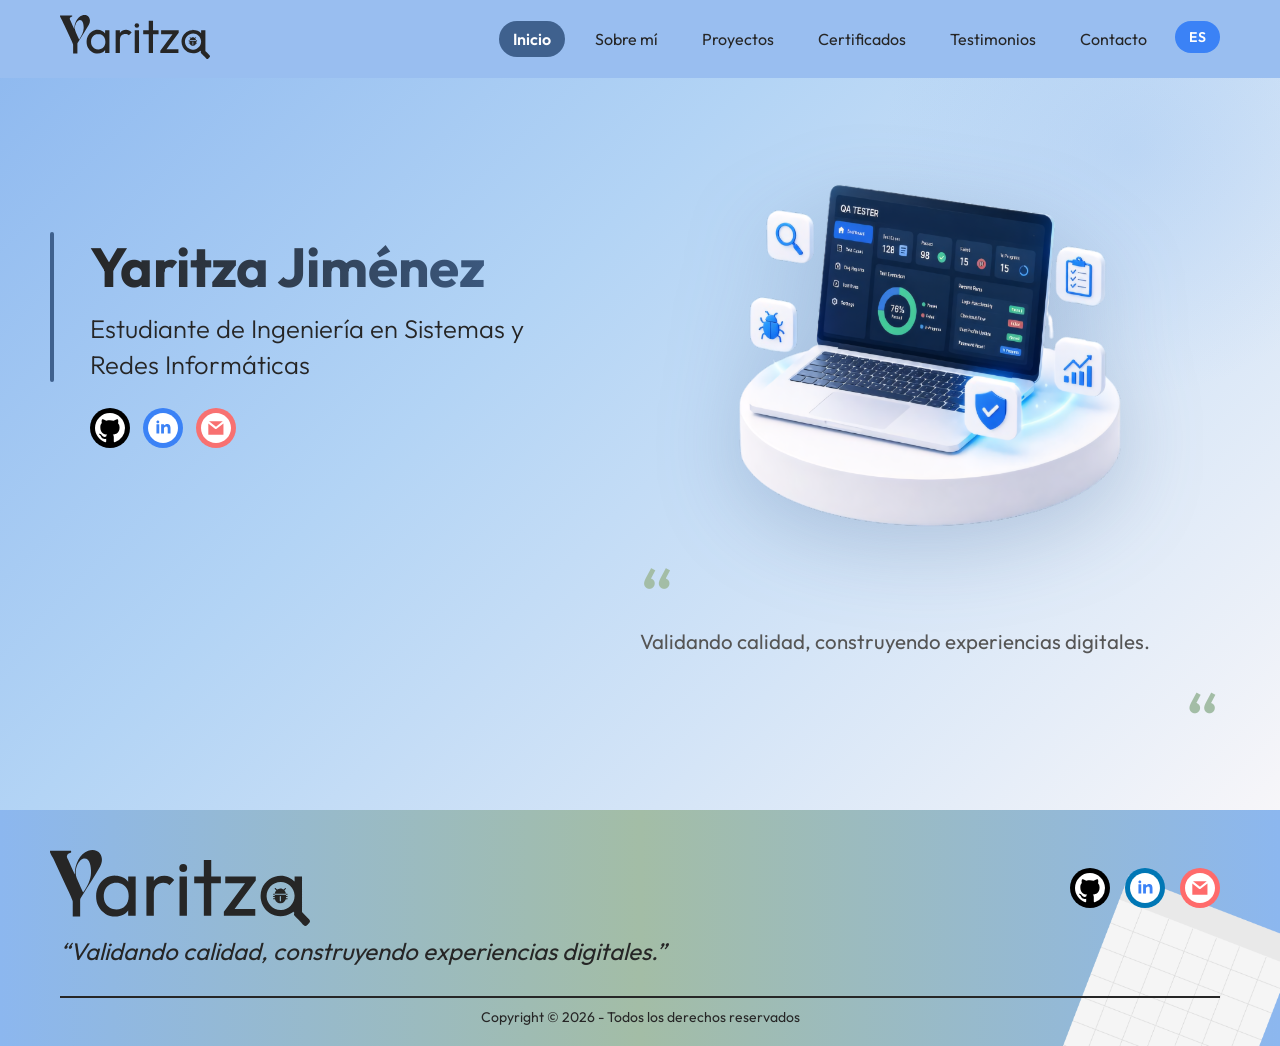
==== commit 4d11af9e: "Agregando el apartado de testimonios y los testimiios :3" ====
--- a/index.html
+++ b/index.html
@@ -17,6 +17,7 @@
     <link rel="stylesheet" href="css/acerca-btnCV.css" />
     <link rel="stylesheet" href="css/proyectos.css" />
     <link rel="stylesheet" href="css/certificados.css" />
+    <link rel="stylesheet" href="css/testimonios.css" />
     <link rel="stylesheet" href="css/contacto-form.css" />
 
     <link rel="stylesheet" href="css/footer.css" />
@@ -25,6 +26,21 @@
       href="https://fonts.googleapis.com/css2?family=Outfit:wght@300;400;500;600;700&display=swap"
       rel="stylesheet"
     />
+    <!-- Metadescripción -->
+    <meta
+      name="description"
+      content="Portafolio de Yaritza Marcela Jiménez Escobar, "
+    />
+    <meta name="author" content="Yaritza Marcela Jiménez Escobar" />
+
+    <!-- CEO -->
+    <meta property="og:title" content="Portafolio 2026 — Yaritza Jiménez " />
+    <meta
+      property="og:description"
+      content="Estudiante de Ingeniería en Sistemas y Redes Informáticas, con interés en las áreas de QA y Frontend. "
+    />
+    <meta property="og:type" content="website" />
+    <meta property="og:url" content="https://portafolioyaritza.xyz/" />
   </head>
 
   <body>
@@ -45,8 +61,10 @@
           <a href="#certificados" data-es="Certificados" data-en="Certificates"
             >Certificados</a
           >
+          <a href="#testimonios" data-es="Testimonios" data-en="Testimonials"
+            >Testimonios</a
+          >
           <a href="#contacto" data-es="Contacto" data-en="Contact">Contacto</a>
-          <!-- ✅ Corregido -->
         </nav>
         <a class="idioma" id="btnIdioma">ES</a>
       </div>
@@ -67,8 +85,11 @@
       <a href="#certificados" data-es="Certificados" data-en="Certificates"
         >Certificados</a
       >
+      <a href="#testimonios" data-es="Testimonios" data-en="Testimonials"
+        >Testimonios</a
+      >
       <a href="#contacto" data-es="Contacto" data-en="Contact">Contacto</a>
-      <!-- ✅ Corregido -->
+
       <hr class="nav-movil-hr" />
       <button class="idioma idioma-movil" id="btnIdiomaMovil">ES</button>
     </nav>
@@ -227,7 +248,6 @@
           <!-- BOTON DE DESCARGA CV ES/EN -->
           <a id="btnCV" download class="btnDescargarCV">
             <div class="scan"></div>
-            <span class="qa-badge">QA</span>
 
             <!-- ícono descarga (el original) -->
             <svg
@@ -730,16 +750,335 @@
       </div>
     </section>
 
+    <!--TESTIMONIOS -->
+    <section id="testimonios" class="pagina testimonios">
+      <div class="sobremi_texto">
+        <h2 data-es="Testimonios" data-en="Testimonials"></h2>
+        <div class="linea_verde"></div>
+      </div>
+      <div class="testimonios_cabecera">
+        <span
+          class="seccion_eyebrow"
+          data-es="Lo que dicen de mí"
+          data-en="What they say about me"
+          >Lo que dicen de mí</span
+        >
+
+        <p
+          class="seccion_subtitulo"
+          data-es="Opiniones de compañeros y colegas con quienes he colaborado."
+          data-en="Feedback from teammates and colleagues I've worked with."
+        >
+          Opiniones de compañeros y colegas con quienes he colaborado.
+        </p>
+      </div>
+
+      <div class="testimonios_grid">
+        <!--testimonio 1 -->
+        <article class="testimonio_card">
+          <div class="testimonio_cuerpo">
+            <svg
+              class="quote_icon"
+              viewBox="0 0 24 24"
+              fill="none"
+              xmlns="http://www.w3.org/2000/svg"
+            >
+              <path
+                d="M10 11H6C5.46957 11 4.96086 10.7893 4.58579 10.4142C4.21071 10.0391 4 9.53043 4 9V7C4 6.46957 4.21071 5.96086 4.58579 5.58579C4.96086 5.21071 5.46957 5 6 5H8C8.53043 5 9.03914 5.21071 9.41421 5.58579C9.78929 5.96086 10 6.46957 10 7V15C10 16.0609 9.57857 17.0783 8.82843 17.8284C8.07828 18.5786 7.06087 19 6 19H5M20 11H16C15.4696 11 14.9609 10.7893 14.5858 10.4142C14.2107 10.0391 14 9.53043 14 9V7C14 6.46957 14.2107 5.96086 14.5858 5.58579C14.9609 5.21071 15.4696 5 16 5H18C18.5304 5 19.0391 5.21071 19.4142 5.58579C19.7893 5.96086 20 6.46957 20 7V15C20 16.0609 19.5786 17.0783 18.8284 17.8284C18.0783 18.5786 17.0609 19 16 19H15"
+                stroke="currentColor"
+                stroke-width="2"
+                stroke-linecap="round"
+                stroke-linejoin="round"
+              />
+            </svg>
+            <p
+              class="testimonio_texto"
+              data-es="YARITZA MARCELA JIMENEZ ESCOBAR con código USSS033523. ella es estudiante del ciclo
+              V III de Ingeniería en Sistemas y Redes Informática, de la Universidad “Gerardo Barrios”, afirmo
+              que ella es una persona de muy buena conducta, excelente en sus estudios, honrada, intachable,
+              responsable en todos sus actos y dispuesta a compartir todos sus conocimientos a una sociedad en
+              progreso.
+              "
+              data-en='YARITZA MARCELA JIMENEZ ESCOBAR, with code USSS033523, is a student in the fifth semester of the Computer Systems and Networks Engineering program at the "Gerardo Barrios" University. I affirm that she is a person of very good conduct, excellent in her studies, honest, irreproachable, responsible in all her actions, and willing to share all her knowledge with a society in progress.'
+            ></p>
+          </div>
+          <div class="testimonio_autor">
+            <div class="autor_avatar">OT</div>
+            <div class="autor_info">
+              <strong class="autor_nombre">Oscar Torres</strong>
+              <span
+                class="autor_rol"
+                data-es="Licenciado en Computación"
+                data-en="Bachelor of Science in Computer Science"
+              >
+              </span>
+            </div>
+          </div>
+          <a
+            href="testimonios/recomendacion-marcela-Torres.pdf"
+            class="testimonio_pdf"
+            title="Ver carta de recomendación"
+          >
+            <svg
+              width="16"
+              height="16"
+              viewBox="0 0 24 24"
+              fill="none"
+              xmlns="http://www.w3.org/2000/svg"
+            >
+              <path
+                d="M14 2H6C5.46957 2 4.96086 2.21071 4.58579 2.58579C4.21071 2.96086 4 3.46957 4 4V20C4 20.5304 4.21071 21.0391 4.58579 21.4142C4.96086 21.7893 5.46957 22 6 22H18C18.5304 22 19.0391 21.7893 19.4142 21.4142C19.7893 21.0391 20 20.5304 20 20V8L14 2Z"
+                stroke="currentColor"
+                stroke-width="2"
+                stroke-linecap="round"
+                stroke-linejoin="round"
+              />
+              <path
+                d="M14 2V8H20M9 13H15M9 17H12"
+                stroke="currentColor"
+                stroke-width="2"
+                stroke-linecap="round"
+                stroke-linejoin="round"
+              />
+            </svg>
+            Ver PDF
+          </a>
+        </article>
+
+        <!--testimonio 2 -->
+        <article class="testimonio_card testimonio_card--destacada">
+          <div class="testimonio_cuerpo">
+            <svg
+              class="quote_icon"
+              viewBox="0 0 24 24"
+              fill="none"
+              xmlns="http://www.w3.org/2000/svg"
+            >
+              <path
+                d="M10 11H6C5.46957 11 4.96086 10.7893 4.58579 10.4142C4.21071 10.0391 4 9.53043 4 9V7C4 6.46957 4.21071 5.96086 4.58579 5.58579C4.96086 5.21071 5.46957 5 6 5H8C8.53043 5 9.03914 5.21071 9.41421 5.58579C9.78929 5.96086 10 6.46957 10 7V15C10 16.0609 9.57857 17.0783 8.82843 17.8284C8.07828 18.5786 7.06087 19 6 19H5M20 11H16C15.4696 11 14.9609 10.7893 14.5858 10.4142C14.2107 10.0391 14 9.53043 14 9V7C14 6.46957 14.2107 5.96086 14.5858 5.58579C14.9609 5.21071 15.4696 5 16 5H18C18.5304 5 19.0391 5.21071 19.4142 5.58579C19.7893 5.96086 20 6.46957 20 7V15C20 16.0609 19.5786 17.0783 18.8284 17.8284C18.0783 18.5786 17.0609 19 16 19H15"
+                stroke="currentColor"
+                stroke-width="2"
+                stroke-linecap="round"
+                stroke-linejoin="round"
+              />
+            </svg>
+            <p
+              class="testimonio_texto"
+              data-es="La estudiante Yaritza Marcela Jiménez Escobar, posee aptitudes notables en el
+análisis y resolución de problemas, pensamiento lógico, manejo eficiente de
+herramientas tecnológicas y trabajo colaborativo. Su disposición para
+investigar, experimentar y asumir nuevos desafíos la posiciona como una
+estudiante con alto potencial profesional."
+              data-en="The student Yaritza Marcela Jiménez Escobar possesses remarkable skills in
+problem analysis and solving, logical thinking, efficient use of
+technological tools, and collaborative work. Her willingness to
+research, experiment, and take on new challenges positions her as a
+student with high professional potential"
+            ></p>
+          </div>
+          <div class="testimonio_autor">
+            <div class="autor_avatar">TM</div>
+            <div class="autor_info">
+              <strong class="autor_nombre">Timotea Menjivar</strong>
+              <span
+                class="autor_rol"
+                data-es="Docente tiempo completo"
+                data-en="Full-time teacher"
+              >
+              </span>
+            </div>
+          </div>
+          <a
+            href="testimonios/Carta-Yaritza-Timotea.pdf"
+            class="testimonio_pdf"
+            title="Ver carta de recomendación"
+          >
+            <svg
+              width="16"
+              height="16"
+              viewBox="0 0 24 24"
+              fill="none"
+              xmlns="http://www.w3.org/2000/svg"
+            >
+              <path
+                d="M14 2H6C5.46957 2 4.96086 2.21071 4.58579 2.58579C4.21071 2.96086 4 3.46957 4 4V20C4 20.5304 4.21071 21.0391 4.58579 21.4142C4.96086 21.7893 5.46957 22 6 22H18C18.5304 22 19.0391 21.7893 19.4142 21.4142C19.7893 21.0391 20 20.5304 20 20V8L14 2Z"
+                stroke="currentColor"
+                stroke-width="2"
+                stroke-linecap="round"
+                stroke-linejoin="round"
+              />
+              <path
+                d="M14 2V8H20M9 13H15M9 17H12"
+                stroke="currentColor"
+                stroke-width="2"
+                stroke-linecap="round"
+                stroke-linejoin="round"
+              />
+            </svg>
+            Ver PDF
+          </a>
+        </article>
+
+        <!--testimonio 3 -->
+        <article class="testimonio_card">
+          <div class="testimonio_cuerpo">
+            <svg
+              class="quote_icon"
+              viewBox="0 0 24 24"
+              fill="none"
+              xmlns="http://www.w3.org/2000/svg"
+            >
+              <path
+                d="M10 11H6C5.46957 11 4.96086 10.7893 4.58579 10.4142C4.21071 10.0391 4 9.53043 4 9V7C4 6.46957 4.21071 5.96086 4.58579 5.58579C4.96086 5.21071 5.46957 5 6 5H8C8.53043 5 9.03914 5.21071 9.41421 5.58579C9.78929 5.96086 10 6.46957 10 7V15C10 16.0609 9.57857 17.0783 8.82843 17.8284C8.07828 18.5786 7.06087 19 6 19H5M20 11H16C15.4696 11 14.9609 10.7893 14.5858 10.4142C14.2107 10.0391 14 9.53043 14 9V7C14 6.46957 14.2107 5.96086 14.5858 5.58579C14.9609 5.21071 15.4696 5 16 5H18C18.5304 5 19.0391 5.21071 19.4142 5.58579C19.7893 5.96086 20 6.46957 20 7V15C20 16.0609 19.5786 17.0783 18.8284 17.8284C18.0783 18.5786 17.0609 19 16 19H15"
+                stroke="currentColor"
+                stroke-width="2"
+                stroke-linecap="round"
+                stroke-linejoin="round"
+              />
+            </svg>
+            <p
+              class="testimonio_texto"
+              data-es="Yaritza
+Marcela Jiménez Escobar, como estudiante ha mostrado respeto a los docentes y compañeros, completa
+dedicación a las actividades y proyectos de estudio. Demuestra poseer buenas
+habilidades, trabajo en equipo y disponibilidad en los quehaceres de la Facultad "
+              data-en="Yaritza
+Marcela Jiménez Escobar, as a student, has shown respect for teachers and classmates, and complete dedication to her studies and projects. She demonstrates good skills, teamwork abilities, and availability in the tasks of the Faculty."
+            ></p>
+          </div>
+          <div class="testimonio_autor">
+            <div class="autor_avatar">HC</div>
+            <div class="autor_info">
+              <strong class="autor_nombre">Herbert Cordero</strong>
+              <span
+                class="autor_rol"
+                data-es="Docente de la Facultad de Ciencia y Tecnología"
+                data-en="Lecturer at the Faculty of Science and Technology"
+              >
+              </span>
+            </div>
+          </div>
+          <a
+            href="testimonios/Carta-Yaritza-Cordero.pdf"
+            class="testimonio_pdf"
+            title="Ver carta de recomendación"
+          >
+            <svg
+              width="16"
+              height="16"
+              viewBox="0 0 24 24"
+              fill="none"
+              xmlns="http://www.w3.org/2000/svg"
+            >
+              <path
+                d="M14 2H6C5.46957 2 4.96086 2.21071 4.58579 2.58579C4.21071 2.96086 4 3.46957 4 4V20C4 20.5304 4.21071 21.0391 4.58579 21.4142C4.96086 21.7893 5.46957 22 6 22H18C18.5304 22 19.0391 21.7893 19.4142 21.4142C19.7893 21.0391 20 20.5304 20 20V8L14 2Z"
+                stroke="currentColor"
+                stroke-width="2"
+                stroke-linecap="round"
+                stroke-linejoin="round"
+              />
+              <path
+                d="M14 2V8H20M9 13H15M9 17H12"
+                stroke="currentColor"
+                stroke-width="2"
+                stroke-linecap="round"
+                stroke-linejoin="round"
+              />
+            </svg>
+            Ver PDF
+          </a>
+        </article>
+
+        <!--testimonio 4-sin boton -->
+        <article class="testimonio_card">
+          <div class="testimonio_cuerpo">
+            <svg
+              class="quote_icon"
+              viewBox="0 0 24 24"
+              fill="none"
+              xmlns="http://www.w3.org/2000/svg"
+            >
+              <path
+                d="M10 11H6C5.46957 11 4.96086 10.7893 4.58579 10.4142C4.21071 10.0391 4 9.53043 4 9V7C4 6.46957 4.21071 5.96086 4.58579 5.58579C4.96086 5.21071 5.46957 5 6 5H8C8.53043 5 9.03914 5.21071 9.41421 5.58579C9.78929 5.96086 10 6.46957 10 7V15C10 16.0609 9.57857 17.0783 8.82843 17.8284C8.07828 18.5786 7.06087 19 6 19H5M20 11H16C15.4696 11 14.9609 10.7893 14.5858 10.4142C14.2107 10.0391 14 9.53043 14 9V7C14 6.46957 14.2107 5.96086 14.5858 5.58579C14.9609 5.21071 15.4696 5 16 5H18C18.5304 5 19.0391 5.21071 19.4142 5.58579C19.7893 5.96086 20 6.46957 20 7V15C20 16.0609 19.5786 17.0783 18.8284 17.8284C18.0783 18.5786 17.0609 19 16 19H15"
+                stroke="currentColor"
+                stroke-width="2"
+                stroke-linecap="round"
+                stroke-linejoin="round"
+              />
+            </svg>
+            <p
+              class="testimonio_texto"
+              data-es="Es un privilegio recomendar a Yaritza Jiménez, a quien tuve el gusto de conocer al inicio de su carrera profesional.
+
+A lo largo de su trayectoria académica, Yaritza ha sobresalido por su respeto hacia profesores y compañeros"
+              data-en="It is a privilege to recommend Yaritza Jiménez, whom I had the pleasure of meeting at the beginning of her professional career.
+
+Throughout her academic career, Yaritza has distinguished herself through her respect for professors and colleagues."
+            ></p>
+          </div>
+          <div class="testimonio_autor">
+            <div class="autor_avatar">OR</div>
+            <div class="autor_info">
+              <strong class="autor_nombre">Ovidio Ramos</strong>
+              <span
+                class="autor_rol"
+                data-es="Vicedecano de la Facultad de Ciencia y Tecnología"
+                data-en="Vice Dean of the Faculty of Science and Technology"
+              >
+              </span>
+            </div>
+          </div>
+        </article>
+
+        <!--testimonio 5-sin boton -->
+        <article class="testimonio_card">
+          <div class="testimonio_cuerpo">
+            <svg
+              class="quote_icon"
+              viewBox="0 0 24 24"
+              fill="none"
+              xmlns="http://www.w3.org/2000/svg"
+            >
+              <path
+                d="M10 11H6C5.46957 11 4.96086 10.7893 4.58579 10.4142C4.21071 10.0391 4 9.53043 4 9V7C4 6.46957 4.21071 5.96086 4.58579 5.58579C4.96086 5.21071 5.46957 5 6 5H8C8.53043 5 9.03914 5.21071 9.41421 5.58579C9.78929 5.96086 10 6.46957 10 7V15C10 16.0609 9.57857 17.0783 8.82843 17.8284C8.07828 18.5786 7.06087 19 6 19H5M20 11H16C15.4696 11 14.9609 10.7893 14.5858 10.4142C14.2107 10.0391 14 9.53043 14 9V7C14 6.46957 14.2107 5.96086 14.5858 5.58579C14.9609 5.21071 15.4696 5 16 5H18C18.5304 5 19.0391 5.21071 19.4142 5.58579C19.7893 5.96086 20 6.46957 20 7V15C20 16.0609 19.5786 17.0783 18.8284 17.8284C18.0783 18.5786 17.0609 19 16 19H15"
+                stroke="currentColor"
+                stroke-width="2"
+                stroke-linecap="round"
+                stroke-linejoin="round"
+              />
+            </svg>
+            <p
+              class="testimonio_texto"
+              data-es="Durante los tres ciclos académicos en los que fui docente de Yaritza pude apreciar su compromiso con el aprendizaje y su constante deseo de superación, demostró habilidades sólidas en el idioma inglés, su capacidad para adaptarse y una excelente ética de trabajo. "
+              data-en="During the three academic cycles in which I was Yaritza's teacher, I was able to appreciate her commitment to learning and her constant desire to improve. She demonstrated solid skills in the English language, her ability to adapt, and an excellent work ethic."
+            ></p>
+          </div>
+          <div class="testimonio_autor">
+            <div class="autor_avatar">AM</div>
+            <div class="autor_info">
+              <strong class="autor_nombre">Alexia Martínez</strong>
+              <span
+                class="autor_rol"
+                data-es="Docente de Inglés aplicado a la Computación"
+                data-en="Teacher of English for Computing"
+              >
+              </span>
+            </div>
+          </div>
+        </article>
+      </div>
+    </section>
+
     <!--CONTACTO -->
     <section id="contacto" class="pagina contacto">
       <div class="contacto-inner">
         <div class="contacto-info">
           <h2
             class="contacto-titulo"
-            data-es='Hablemos <span style="color:#3F618E;">juntos</span>'
-            data-en='Let&#39;s talk <span style="color:#3F618E;">together</span>'
+            data-es='Comunícate <span style="color:#3F618E;">conmigo</span>'
+            data-en='Communicate <span style="color:#3F618E;">with me</span>'
           >
-            Hablemos <span>juntos</span>
+            Comunícate <span>conmigo</span>
           </h2>
           <div class="contacto-linea"></div>
           <p
@@ -830,6 +1169,8 @@
                   type="text"
                   id="nombre"
                   name="nombre"
+                  data-placeholder-es="Tu nombre"
+                  data-placeholder-en="Your name"
                   placeholder="Tu nombre"
                   maxlength="60"
                   autocomplete="given-name"
@@ -846,6 +1187,8 @@
                   type="text"
                   id="apellido"
                   name="apellido"
+                  data-placeholder-es="Tu apellido"
+                  data-placeholder-en="Your last name"
                   placeholder="Tu apellido"
                   maxlength="60"
                   autocomplete="family-name"
@@ -867,6 +1210,8 @@
                 type="email"
                 id="email"
                 name="email"
+                data-placeholder-es="correo@ejemplo.com"
+                data-placeholder-en="email@example.com"
                 placeholder="correo@ejemplo.com"
                 maxlength="100"
                 autocomplete="email"
@@ -932,6 +1277,8 @@
               <textarea
                 id="mensaje"
                 name="mensaje"
+                data-placeholder-es="Cuéntame sobre tu proyecto o consulta..."
+                data-placeholder-en="Tell me about your project or inquiry..."
                 placeholder="Cuéntame sobre tu proyecto o consulta..."
                 maxlength="800"
               ></textarea>
@@ -953,10 +1300,15 @@
                 con terceros.
               </label>
             </div>
-            <span class="campo-error" id="err-politica"
-              >Debes aceptar la política de privacidad.</span
-            >
-
+            <!-- DESPUÉS -->
+            <span
+              class="campo-error"
+              id="err-politica"
+              data-es="Debes aceptar la política de privacidad."
+              data-en="You must accept the privacy policy."
+            >
+              Debes aceptar la política de privacidad.
+            </span>
             <button type="submit" class="btn-enviar" id="btnEnviar">
               <svg
                 width="18"
@@ -1035,8 +1387,9 @@
                   clip-rule="evenodd"
                   d="M7.976 0A7.977 7.977 0 000 7.976c0 3.522 2.3 6.507 5.431 7.584.392.049.538-.196.538-.392v-1.37c-2.201.49-2.69-1.076-2.69-1.076-.343-.93-.881-1.175-.881-1.175-.734-.489.048-.489.048-.489.783.049 1.224.832 1.224.832.734 1.223 1.859.88 2.3.685.048-.538.293-.88.489-1.076-1.762-.196-3.621-.881-3.621-3.964 0-.88.293-1.566.832-2.153-.05-.147-.343-.978.098-2.055 0 0 .685-.196 2.201.832.636-.196 1.322-.245 2.007-.245s1.37.098 2.006.245c1.517-1.027 2.202-.832 2.202-.832.44 1.077.146 1.908.097 2.104a3.16 3.16 0 01.832 2.153c0 3.083-1.86 3.719-3.62 3.915.293.244.538.733.538 1.467v2.202c0 .196.146.44.538.392A7.984 7.984 0 0016 7.976C15.951 3.572 12.38 0 7.976 0z"
                   fill="#fff"
-                /></svg
-            ></a>
+                />
+              </svg>
+            </a>
 
             <a
               href="https://www.linkedin.com/in/yaritza-jiménez-643117319"
@@ -1068,8 +1421,9 @@
                             s14.912,10.169,14.912,20.338v49.57h27.275v-51.6C218.553,112.686,201.584,106.077,188.338,106.077z M95.589,100.141
                             c7.538,0,13.656-6.118,13.656-13.656S103.127,72.83,95.589,72.83s-13.656,6.118-13.656,13.656S88.051,100.141,95.589,100.141z"
                   />
-                </g></svg
-            ></a>
+                </g>
+              </svg>
+            </a>
 
             <a
               href="https://mail.google.com/mail/?view=cm&fs=1&to=jyaritzaescobar@gmail.com"
--- a/css/inicio-port.css
+++ b/css/inicio-port.css
@@ -165,14 +165,15 @@
 /* ─── FRASE ─── */
 .frase {
   grid-column: 2;
-  margin-top: 20px;
+  grid-row: 2;
+  margin-top: -1rem;
   color: #555;
-  font-size: clamp(16px, 1.8vw, 26px);
+  font-size: clamp(15px, 1.6vw, 22px);
   display: flex;
   flex-direction: column;
   opacity: 0;
   animation: fraseSlide 0.7s ease 1.1s forwards;
-  margin-top: -2rem;
+  align-self: start;
 }
 
 .comilla {
@@ -294,44 +295,65 @@
 /* ─── RESPONSIVO ─── */
 @media (max-width: 900px) {
   .inicio {
-    grid-template-columns: 1fr;
+    grid-template-columns: 1fr !important;
+    margin: auto 0;
+    justify-content: center;
     grid-template-rows: auto auto auto;
-    padding: 90px 32px 48px;
+    padding: 90px 10px 48px;
     text-align: center;
     min-height: auto;
-  }
+    gap: 0;
+  }
+
+  /* Orden: imagen → contenido → frase */
+  .inicio_ilustracion {
+    grid-column: 1;
+    grid-row: 1;
+    margin-bottom: 24px;
+  }
+
   .inicio_contenido {
+    grid-column: 1;
+    grid-row: 2;
     max-width: 100%;
     margin: 0 auto;
   }
+
+  .frase {
+    grid-column: 1;
+    grid-row: 3;
+    text-align: center;
+    align-items: center;
+    margin-top: 20px;
+  }
+
   .linea {
     display: none;
   }
+
   .nombre,
   .profesion,
   .redes {
     margin-left: 0;
   }
+
   .redes {
     display: flex;
     justify-content: center;
   }
-  .inicio_ilustracion {
-    grid-row: 1;
-    margin-bottom: 32px;
-  }
+
   .inicio_ilustracion img {
-    width: clamp(180px, 55vw, 320px);
-  }
-  .frase {
-    grid-column: 1;
-    text-align: center;
-    margin-top: 24px;
+    width: clamp(300px, 55vw, 450px);
   }
 }
 
 @media (max-width: 480px) {
   .inicio {
-    padding: 80px 20px 40px;
-  }
-}
+    padding: 75px 20px 40px;
+  }
+
+  .comilla,
+  .comilla-u {
+    font-size: clamp(40px, 10vw, 56px);
+  }
+}
--- a/css/certificados.css
+++ b/css/certificados.css
@@ -96,7 +96,7 @@
 }
 
 .cert-tag::before {
-  content: "🧪";
+  content: "";
 }
 
 .cert-card h3 {
--- a/css/testimonios.css
+++ b/css/testimonios.css
@@ -0,0 +1,227 @@
+/* ═══ TESTIMONIOS ═══ */
+.testimonios {
+  background: #f7f6f9;
+  padding: 90px 60px;
+}
+
+.testimonios_cabecera {
+  max-width: 560px;
+  margin: 20px 0 50px 30px; /*t-r-b-l*/
+}
+
+.seccion_eyebrow {
+  display: inline-block;
+  font-size: 12px;
+  font-weight: 600;
+  letter-spacing: 0.18em;
+  text-transform: uppercase;
+  color: var(--oliva);
+  margin-bottom: 12px;
+  padding: 4px 12px;
+  border: 1px solid var(--oliva);
+  border-radius: 20px;
+}
+
+.seccion_titulo {
+  font-size: clamp(26px, 3.5vw, 42px);
+  font-weight: 700;
+  color: var(--negro);
+  margin: 0 0 12px;
+  line-height: 1.2;
+}
+
+.seccion_subtitulo {
+  font-size: clamp(14px, 1.5vw, 17px);
+  color: #4b714a;
+  line-height: 1.6;
+  margin: 0;
+}
+
+/* ─── GRID DE CARDS ─── */
+.testimonios_grid {
+  display: grid;
+  grid-template-columns: repeat(3, 1fr);
+  gap: 24px;
+  max-width: 1400px;
+  margin: 0 auto;
+}
+
+/* ─── CARD BASE ─── */
+.testimonio_card {
+  background: #ffffff;
+  border-radius: 16px;
+  padding: 32px 28px 28px;
+  display: flex;
+  flex-direction: column;
+  justify-content: space-between;
+  gap: 24px;
+  border: 1px solid rgba(140, 183, 239, 0.25);
+  box-shadow: 0 2px 16px rgba(63, 97, 142, 0.07);
+  transition:
+    transform 0.25s ease,
+    box-shadow 0.25s ease;
+}
+
+.testimonio_card:hover {
+  transform: translateY(-6px);
+  box-shadow: 0 12px 36px rgba(63, 97, 142, 0.14);
+}
+
+/* ─── CARD DESTACADA (centro) ─── */
+.testimonio_card--destacada {
+  background: linear-gradient(
+    145deg,
+    var(--azul_oscuro, #3f618e) 0%,
+    #2a4a72 100%
+  );
+  border-color: transparent;
+  color: white;
+}
+
+.testimonio_card--destacada .testimonio_texto,
+.testimonio_card--destacada .autor_nombre {
+  color: white;
+}
+
+.testimonio_card--destacada .autor_rol {
+  color: rgba(255, 255, 255, 0.72);
+}
+
+.testimonio_card--destacada .quote_icon {
+  color: rgba(255, 255, 255, 0.45);
+}
+
+.testimonio_card--destacada .autor_avatar {
+  background: rgba(255, 255, 255, 0.18);
+  color: white;
+  border-color: rgba(255, 255, 255, 0.3);
+}
+
+/* ─── QUOTE ICON ─── */
+.quote_icon {
+  width: 28px;
+  height: 28px;
+  color: var(--azul_claro, #8cb7ef);
+  margin-bottom: 4px;
+  flex-shrink: 0;
+}
+
+/* ─── CUERPO ─── */
+.testimonio_cuerpo {
+  flex: 1;
+}
+
+.testimonio_texto {
+  font-size: clamp(14px, 1.4vw, 16px);
+  line-height: 1.75;
+  color: #444;
+  margin: 8px 0 0;
+}
+
+/* ─── AUTOR ─── */
+.testimonio_autor {
+  display: flex;
+  align-items: center;
+  gap: 14px;
+  padding-top: 20px;
+  border-top: 1px solid rgba(140, 183, 239, 0.2);
+}
+
+.testimonio_card--destacada .testimonio_autor {
+  border-top-color: rgba(255, 255, 255, 0.15);
+}
+
+.autor_avatar {
+  width: 44px;
+  height: 44px;
+  border-radius: 50%;
+  background: rgba(140, 183, 239, 0.18);
+  border: 2px solid rgba(140, 183, 239, 0.4);
+  display: flex;
+  align-items: center;
+  justify-content: center;
+  font-size: 13px;
+  font-weight: 700;
+  color: var(--azul_oscuro, #3f618e);
+  flex-shrink: 0;
+  letter-spacing: 0.03em;
+}
+
+.autor_info {
+  display: flex;
+  flex-direction: column;
+  gap: 2px;
+}
+
+.autor_nombre {
+  font-size: 15px;
+  font-weight: 700;
+  color: var(--negro);
+}
+
+.autor_rol {
+  font-size: 12px;
+  color: #888;
+  line-height: 1.4;
+}
+
+.testimonio_pdf {
+  display: inline-flex;
+  align-items: center;
+  gap: 5px;
+  margin-left: auto;
+  padding: 5px 10px;
+  border-radius: 6px;
+  font-size: 12px;
+  font-weight: 600;
+  color: var(--azul_oscuro, #3f618e);
+  background: rgba(140, 183, 239, 0.12);
+  border: 1px solid rgba(140, 183, 239, 0.35);
+  text-decoration: none;
+  transition:
+    background 0.2s,
+    transform 0.2s;
+  flex-shrink: 0;
+}
+
+.testimonio_pdf:hover {
+  background: rgba(140, 183, 239, 0.25);
+  transform: translateY(-1px);
+}
+
+.testimonio_card--destacada .testimonio_pdf {
+  color: white;
+  background: rgba(255, 255, 255, 0.15);
+  border-color: rgba(255, 255, 255, 0.3);
+}
+
+.testimonio_card--destacada .testimonio_pdf:hover {
+  background: rgba(255, 255, 255, 0.25);
+}
+
+/* ─── RESPONSIVO ─── */
+@media (max-width: 900px) {
+  .testimonios {
+    padding: 70px 32px;
+  }
+
+  .testimonios_grid {
+    grid-template-columns: 1fr;
+    max-width: 520px;
+  }
+
+  /* En móvil la card destacada va al centro visualmente (2da de 3) */
+  .testimonio_card--destacada {
+    order: -1;
+  }
+}
+
+@media (max-width: 480px) {
+  .testimonios {
+    padding: 60px 20px;
+  }
+
+  .testimonio_card {
+    padding: 24px 20px 20px;
+  }
+}
